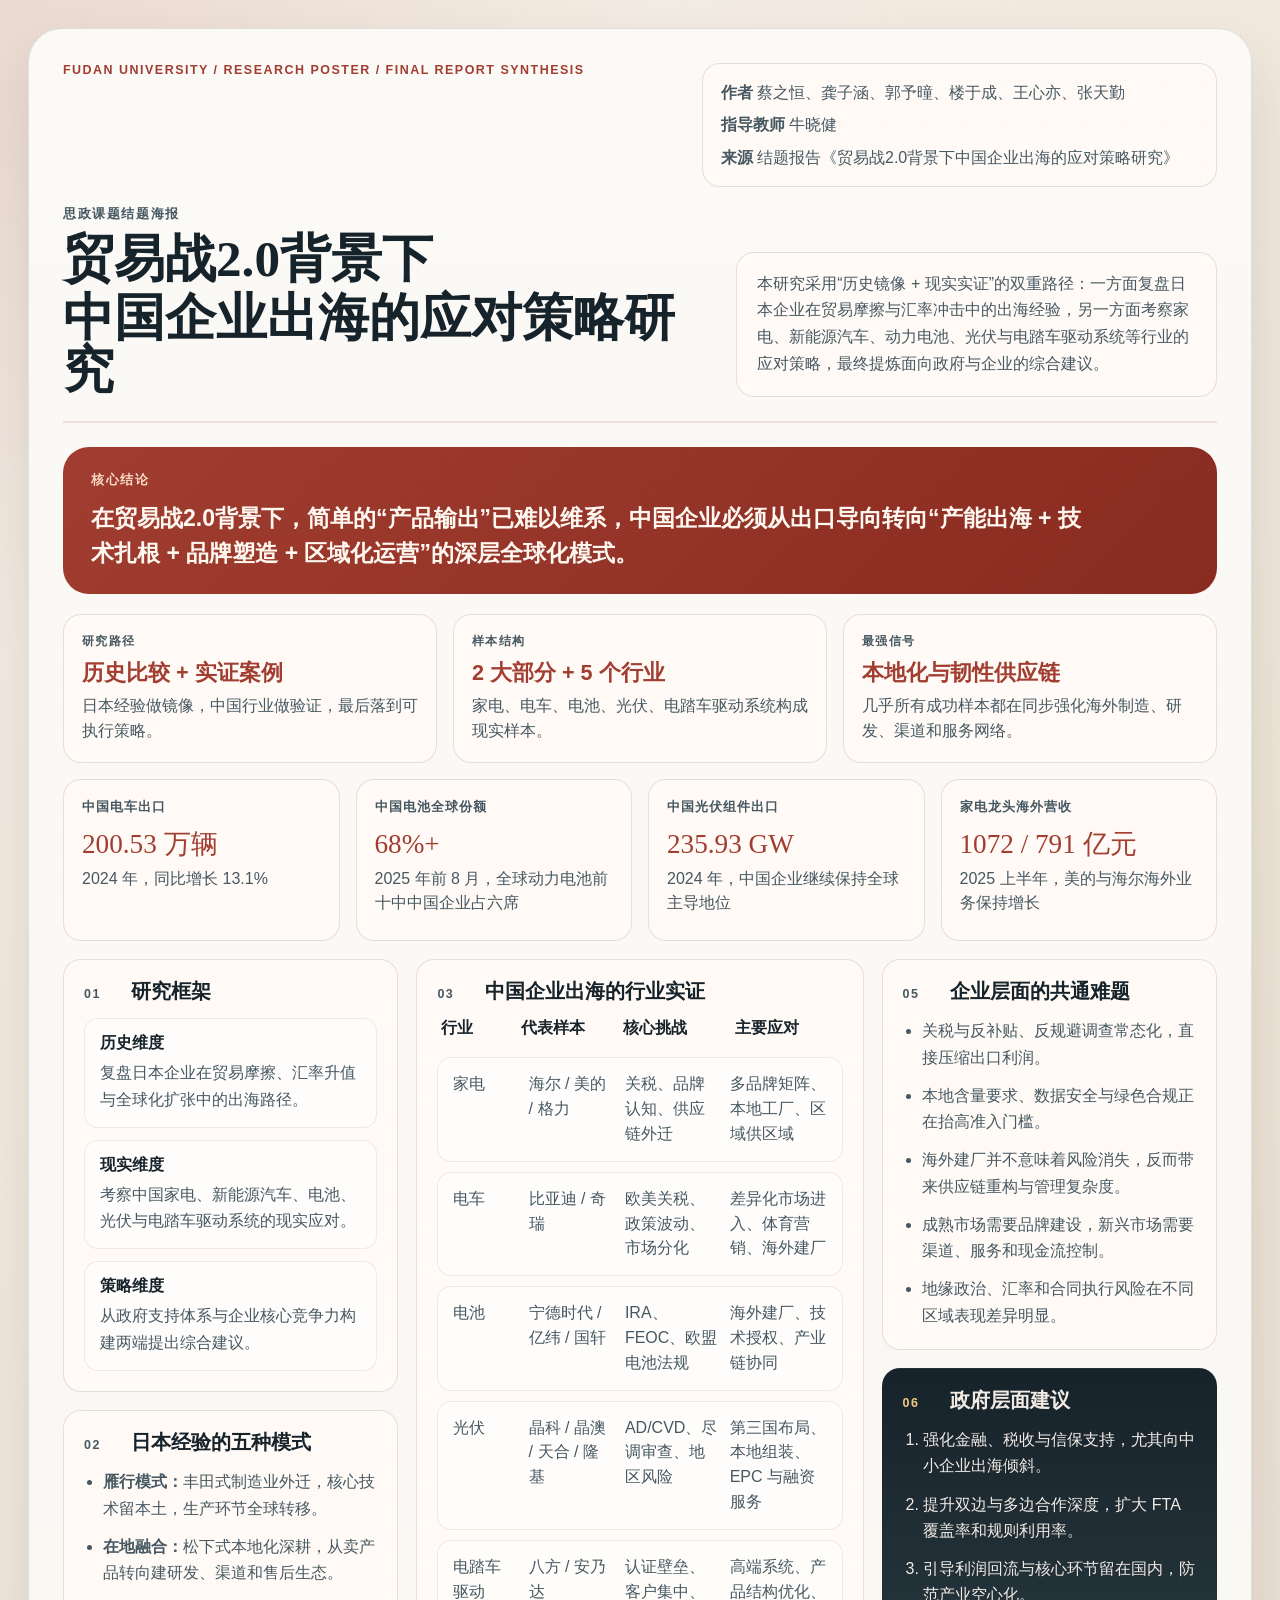
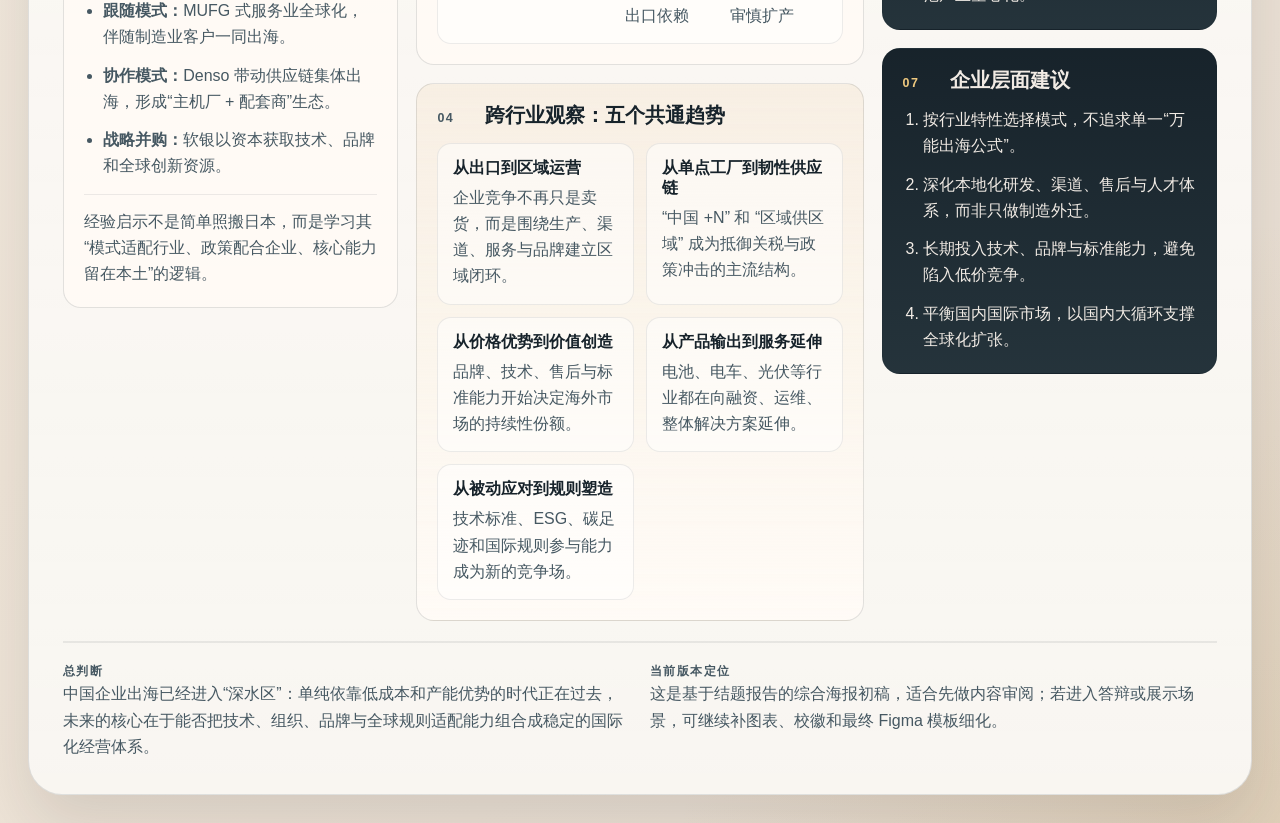
==== poster/index.html @ 4bedd568 "Initial project import and poster workflow setup" ====
<!doctype html>
<html lang="zh-CN">
  <head>
    <meta charset="utf-8" />
    <meta name="viewport" content="width=device-width, initial-scale=1" />
    <title>贸易战2.0背景下中国企业出海的应对策略研究</title>
    <link rel="stylesheet" href="styles.css" />
  </head>
  <body>
    <main class="poster-shell">
      <article class="poster">
        <header class="poster-header">
          <div class="poster-header__top">
            <p class="poster-header__kicker">FUDAN UNIVERSITY / RESEARCH POSTER / FINAL REPORT SYNTHESIS</p>
            <div class="poster-header__meta">
              <p><strong>作者</strong> 蔡之恒、龚子涵、郭予曈、楼于成、王心亦、张天勤</p>
              <p><strong>指导教师</strong> 牛晓健</p>
              <p><strong>来源</strong> 结题报告《贸易战2.0背景下中国企业出海的应对策略研究》</p>
            </div>
          </div>
          <div class="poster-header__main">
            <div class="poster-header__title">
              <p class="eyebrow">思政课题结题海报</p>
              <h1>
                <span>贸易战2.0背景下</span>
                <span>中国企业出海的应对策略研究</span>
              </h1>
            </div>
            <div class="poster-header__summary">
              <p>
                本研究采用“历史镜像 + 现实实证”的双重路径：一方面复盘日本企业在贸易摩擦与汇率冲击中的出海经验，另一方面考察家电、新能源汽车、动力电池、光伏与电踏车驱动系统等行业的应对策略，最终提炼面向政府与企业的综合建议。
              </p>
            </div>
          </div>
        </header>

        <section class="takeaway-band">
          <div class="takeaway-band__label">核心结论</div>
          <p class="takeaway-band__text">
            在贸易战2.0背景下，简单的“产品输出”已难以维系，中国企业必须从出口导向转向“产能出海 + 技术扎根 + 品牌塑造 + 区域化运营”的深层全球化模式。
          </p>
        </section>

        <section class="framework-row">
          <article class="framework-card">
            <p class="framework-card__label">研究路径</p>
            <p class="framework-card__value">历史比较 + 实证案例</p>
            <p class="framework-card__note">日本经验做镜像，中国行业做验证，最后落到可执行策略。</p>
          </article>
          <article class="framework-card">
            <p class="framework-card__label">样本结构</p>
            <p class="framework-card__value">2 大部分 + 5 个行业</p>
            <p class="framework-card__note">家电、电车、电池、光伏、电踏车驱动系统构成现实样本。</p>
          </article>
          <article class="framework-card">
            <p class="framework-card__label">最强信号</p>
            <p class="framework-card__value">本地化与韧性供应链</p>
            <p class="framework-card__note">几乎所有成功样本都在同步强化海外制造、研发、渠道和服务网络。</p>
          </article>
        </section>

        <section class="stats-row">
          <article class="stat-card">
            <p class="stat-card__label">中国电车出口</p>
            <p class="stat-card__value">200.53 万辆</p>
            <p class="stat-card__note">2024 年，同比增长 13.1%</p>
          </article>
          <article class="stat-card">
            <p class="stat-card__label">中国电池全球份额</p>
            <p class="stat-card__value">68%+</p>
            <p class="stat-card__note">2025 年前 8 月，全球动力电池前十中中国企业占六席</p>
          </article>
          <article class="stat-card">
            <p class="stat-card__label">中国光伏组件出口</p>
            <p class="stat-card__value">235.93 GW</p>
            <p class="stat-card__note">2024 年，中国企业继续保持全球主导地位</p>
          </article>
          <article class="stat-card">
            <p class="stat-card__label">家电龙头海外营收</p>
            <p class="stat-card__value">1072 / 791 亿元</p>
            <p class="stat-card__note">2025 上半年，美的与海尔海外业务保持增长</p>
          </article>
        </section>

        <section class="poster-grid">
          <div class="poster-column">
            <section class="panel">
              <div class="panel__head">
                <p class="panel__index">01</p>
                <h2>研究框架</h2>
              </div>
              <div class="timeline-list">
                <article>
                  <h3>历史维度</h3>
                  <p>复盘日本企业在贸易摩擦、汇率升值与全球化扩张中的出海路径。</p>
                </article>
                <article>
                  <h3>现实维度</h3>
                  <p>考察中国家电、新能源汽车、电池、光伏与电踏车驱动系统的现实应对。</p>
                </article>
                <article>
                  <h3>策略维度</h3>
                  <p>从政府支持体系与企业核心竞争力构建两端提出综合建议。</p>
                </article>
              </div>
            </section>

            <section class="panel">
              <div class="panel__head">
                <p class="panel__index">02</p>
                <h2>日本经验的五种模式</h2>
              </div>
              <ul class="bullet-list">
                <li><strong>雁行模式：</strong>丰田式制造业外迁，核心技术留本土，生产环节全球转移。</li>
                <li><strong>在地融合：</strong>松下式本地化深耕，从卖产品转向建研发、渠道和售后生态。</li>
                <li><strong>跟随模式：</strong>MUFG 式服务业全球化，伴随制造业客户一同出海。</li>
                <li><strong>协作模式：</strong>Denso 带动供应链集体出海，形成“主机厂 + 配套商”生态。</li>
                <li><strong>战略并购：</strong>软银以资本获取技术、品牌和全球创新资源。</li>
              </ul>
              <p class="panel__summary">
                经验启示不是简单照搬日本，而是学习其“模式适配行业、政策配合企业、核心能力留在本土”的逻辑。
              </p>
            </section>
          </div>

          <div class="poster-column poster-column--wide">
            <section class="panel">
              <div class="panel__head">
                <p class="panel__index">03</p>
                <h2>中国企业出海的行业实证</h2>
              </div>
              <div class="sector-table">
                <div class="sector-table__head">
                  <span>行业</span>
                  <span>代表样本</span>
                  <span>核心挑战</span>
                  <span>主要应对</span>
                </div>
                <div class="sector-table__row">
                  <span>家电</span>
                  <span>海尔 / 美的 / 格力</span>
                  <span>关税、品牌认知、供应链外迁</span>
                  <span>多品牌矩阵、本地工厂、区域供区域</span>
                </div>
                <div class="sector-table__row">
                  <span>电车</span>
                  <span>比亚迪 / 奇瑞</span>
                  <span>欧美关税、政策波动、市场分化</span>
                  <span>差异化市场进入、体育营销、海外建厂</span>
                </div>
                <div class="sector-table__row">
                  <span>电池</span>
                  <span>宁德时代 / 亿纬 / 国轩</span>
                  <span>IRA、FEOC、欧盟电池法规</span>
                  <span>海外建厂、技术授权、产业链协同</span>
                </div>
                <div class="sector-table__row">
                  <span>光伏</span>
                  <span>晶科 / 晶澳 / 天合 / 隆基</span>
                  <span>AD/CVD、尽调审查、地区风险</span>
                  <span>第三国布局、本地组装、EPC 与融资服务</span>
                </div>
                <div class="sector-table__row">
                  <span>电踏车驱动</span>
                  <span>八方 / 安乃达</span>
                  <span>认证壁垒、客户集中、出口依赖</span>
                  <span>高端系统、产品结构优化、审慎扩产</span>
                </div>
              </div>
            </section>

            <section class="panel panel--accent">
              <div class="panel__head">
                <p class="panel__index">04</p>
                <h2>跨行业观察：五个共通趋势</h2>
              </div>
              <div class="trend-grid">
                <article class="trend-card">
                  <h3>从出口到区域运营</h3>
                  <p>企业竞争不再只是卖货，而是围绕生产、渠道、服务与品牌建立区域闭环。</p>
                </article>
                <article class="trend-card">
                  <h3>从单点工厂到韧性供应链</h3>
                  <p>“中国 +N” 和 “区域供区域” 成为抵御关税与政策冲击的主流结构。</p>
                </article>
                <article class="trend-card">
                  <h3>从价格优势到价值创造</h3>
                  <p>品牌、技术、售后与标准能力开始决定海外市场的持续性份额。</p>
                </article>
                <article class="trend-card">
                  <h3>从产品输出到服务延伸</h3>
                  <p>电池、电车、光伏等行业都在向融资、运维、整体解决方案延伸。</p>
                </article>
                <article class="trend-card">
                  <h3>从被动应对到规则塑造</h3>
                  <p>技术标准、ESG、碳足迹和国际规则参与能力成为新的竞争场。</p>
                </article>
              </div>
            </section>
          </div>

          <div class="poster-column">
            <section class="panel">
              <div class="panel__head">
                <p class="panel__index">05</p>
                <h2>企业层面的共通难题</h2>
              </div>
              <ul class="bullet-list">
                <li>关税与反补贴、反规避调查常态化，直接压缩出口利润。</li>
                <li>本地含量要求、数据安全与绿色合规正在抬高准入门槛。</li>
                <li>海外建厂并不意味着风险消失，反而带来供应链重构与管理复杂度。</li>
                <li>成熟市场需要品牌建设，新兴市场需要渠道、服务和现金流控制。</li>
                <li>地缘政治、汇率和合同执行风险在不同区域表现差异明显。</li>
              </ul>
            </section>

            <section class="panel panel--dark">
              <div class="panel__head panel__head--dark">
                <p class="panel__index">06</p>
                <h2>政府层面建议</h2>
              </div>
              <ol class="action-list">
                <li>强化金融、税收与信保支持，尤其向中小企业出海倾斜。</li>
                <li>提升双边与多边合作深度，扩大 FTA 覆盖率和规则利用率。</li>
                <li>引导利润回流与核心环节留在国内，防范产业空心化。</li>
              </ol>
            </section>

            <section class="panel panel--dark">
              <div class="panel__head panel__head--dark">
                <p class="panel__index">07</p>
                <h2>企业层面建议</h2>
              </div>
              <ol class="action-list">
                <li>按行业特性选择模式，不追求单一“万能出海公式”。</li>
                <li>深化本地化研发、渠道、售后与人才体系，而非只做制造外迁。</li>
                <li>长期投入技术、品牌与标准能力，避免陷入低价竞争。</li>
                <li>平衡国内国际市场，以国内大循环支撑全球化扩张。</li>
              </ol>
            </section>
          </div>
        </section>

        <footer class="poster-footer">
          <div>
            <p class="poster-footer__label">总判断</p>
            <p>
              中国企业出海已经进入“深水区”：单纯依靠低成本和产能优势的时代正在过去，未来的核心在于能否把技术、组织、品牌与全球规则适配能力组合成稳定的国际化经营体系。
            </p>
          </div>
          <div>
            <p class="poster-footer__label">当前版本定位</p>
            <p>
              这是基于结题报告的综合海报初稿，适合先做内容审阅；若进入答辩或展示场景，可继续补图表、校徽和最终 Figma 模板细化。
            </p>
          </div>
        </footer>
      </article>
    </main>
  </body>
</html>
---- poster/styles.css ----
:root {
  --paper: #f4efe6;
  --paper-strong: #e7dbcc;
  --ink: #17232b;
  --ink-soft: #465862;
  --accent: #a13d31;
  --accent-soft: #cb6857;
  --gold: #b99043;
  --olive: #65765a;
  --line: rgba(23, 35, 43, 0.12);
  --shadow: 0 28px 62px rgba(35, 28, 22, 0.12);
  --radius-lg: 26px;
  --radius-md: 18px;
}

* {
  box-sizing: border-box;
}

html {
  font-size: 16px;
}

body {
  margin: 0;
  color: var(--ink);
  font-family: "Noto Sans SC", "Source Han Sans SC", "Microsoft YaHei", sans-serif;
  background:
    radial-gradient(circle at top left, rgba(161, 61, 49, 0.12), transparent 24%),
    radial-gradient(circle at bottom right, rgba(185, 144, 67, 0.18), transparent 22%),
    linear-gradient(135deg, #f6f0e8 0%, #efe5d8 56%, #e7ddd2 100%);
}

body::before {
  content: "";
  position: fixed;
  inset: 0;
  pointer-events: none;
  background-image:
    linear-gradient(rgba(23, 35, 43, 0.024) 1px, transparent 1px),
    linear-gradient(90deg, rgba(23, 35, 43, 0.024) 1px, transparent 1px);
  background-size: 40px 40px;
  mask-image: linear-gradient(to bottom, rgba(0, 0, 0, 0.34), transparent 75%);
}

.poster-shell {
  padding: 28px;
}

.poster {
  max-width: 1500px;
  margin: 0 auto;
  padding: 34px;
  border: 1px solid var(--line);
  border-radius: 34px;
  background:
    linear-gradient(180deg, rgba(255, 255, 255, 0.68), rgba(255, 255, 255, 0.46)),
    var(--paper);
  box-shadow: var(--shadow);
}

.poster-header {
  padding-bottom: 24px;
  border-bottom: 2px solid rgba(161, 61, 49, 0.14);
}

.poster-header__top {
  display: grid;
  grid-template-columns: 1.2fr 1fr;
  gap: 20px;
  margin-bottom: 18px;
  align-items: start;
}

.poster-header__kicker,
.eyebrow,
.takeaway-band__label,
.framework-card__label,
.panel__index,
.poster-footer__label {
  text-transform: uppercase;
  letter-spacing: 0.12em;
  font-weight: 700;
}

.poster-header__kicker {
  margin: 0;
  font-size: 0.78rem;
  color: var(--accent);
}

.poster-header__meta {
  padding: 16px 18px;
  border: 1px solid var(--line);
  border-radius: var(--radius-md);
  background: rgba(255, 251, 246, 0.82);
}

.poster-header__meta p {
  margin: 0;
  color: var(--ink-soft);
  line-height: 1.58;
}

.poster-header__meta p + p {
  margin-top: 7px;
}

.poster-header__main {
  display: grid;
  grid-template-columns: 1.35fr 1fr;
  gap: 24px;
  align-items: end;
}

.eyebrow {
  margin: 0 0 10px;
  color: var(--ink-soft);
  font-size: 0.84rem;
}

h1,
h2,
h3 {
  margin: 0;
  font-family: "Noto Serif SC", "Source Han Serif SC", "Songti SC", serif;
}

h1 {
  display: grid;
  gap: 6px;
  font-size: clamp(2.7rem, 4vw, 4.6rem);
  line-height: 1.03;
}

.poster-header__summary {
  padding: 18px 20px;
  border: 1px solid var(--line);
  border-radius: var(--radius-md);
  background: rgba(255, 251, 246, 0.84);
}

.poster-header__summary p {
  margin: 0;
  color: var(--ink-soft);
  line-height: 1.68;
}

.takeaway-band {
  margin: 24px 0 20px;
  padding: 24px 28px;
  border-radius: var(--radius-lg);
  background:
    linear-gradient(135deg, rgba(161, 61, 49, 0.95), rgba(136, 42, 32, 0.95)),
    var(--accent);
  color: #fff8f0;
}

.takeaway-band__label {
  margin: 0 0 12px;
  color: rgba(255, 234, 214, 0.92);
  font-size: 0.82rem;
}

.takeaway-band__text {
  margin: 0;
  max-width: 62rem;
  font-size: clamp(1.3rem, 1.8vw, 1.95rem);
  line-height: 1.5;
  font-weight: 700;
}

.framework-row,
.stats-row {
  display: grid;
  grid-template-columns: repeat(3, minmax(0, 1fr));
  gap: 16px;
}

.stats-row {
  grid-template-columns: repeat(4, minmax(0, 1fr));
  margin-top: 16px;
}

.framework-card,
.stat-card,
.panel {
  border: 1px solid var(--line);
  border-radius: var(--radius-md);
  background: rgba(255, 251, 246, 0.84);
}

.framework-card {
  padding: 18px;
}

.framework-card__label {
  margin: 0 0 10px;
  color: var(--ink-soft);
  font-size: 0.78rem;
}

.framework-card__value {
  margin: 0 0 8px;
  font-size: 1.35rem;
  line-height: 1.2;
  color: var(--accent);
  font-weight: 700;
}

.framework-card__note {
  margin: 0;
  color: var(--ink-soft);
  line-height: 1.56;
}

.stat-card {
  min-height: 162px;
  padding: 18px;
}

.stat-card__label {
  margin: 0 0 14px;
  color: var(--ink-soft);
  font-size: 0.82rem;
  letter-spacing: 0.08em;
  font-weight: 700;
}

.stat-card__value {
  margin: 0 0 8px;
  color: var(--accent);
  font-family: "Noto Serif SC", "Source Han Serif SC", "Songti SC", serif;
  font-size: clamp(1.7rem, 2vw, 2.45rem);
  line-height: 1.05;
}

.stat-card__note {
  margin: 0;
  color: var(--ink-soft);
  line-height: 1.56;
}

.poster-grid {
  display: grid;
  grid-template-columns: 1.05fr 1.4fr 1.05fr;
  gap: 18px;
  margin-top: 18px;
}

.poster-column {
  display: grid;
  gap: 18px;
  align-content: start;
}

.panel {
  padding: 20px;
}

.panel--accent {
  background:
    linear-gradient(180deg, rgba(185, 144, 67, 0.1), rgba(255, 251, 246, 0.86)),
    rgba(255, 251, 246, 0.84);
}

.panel--dark {
  background:
    linear-gradient(180deg, rgba(23, 35, 43, 0.97), rgba(37, 52, 60, 0.97)),
    var(--ink);
  color: rgba(255, 248, 240, 0.94);
}

.panel__head {
  display: flex;
  gap: 12px;
  align-items: baseline;
  margin-bottom: 14px;
}

.panel__index {
  margin: 0;
  min-width: 2.2rem;
  color: var(--accent);
  font-size: 0.78rem;
}

.panel--dark .panel__index {
  color: #efc97f;
}

h2 {
  font-size: clamp(1.26rem, 1.6vw, 1.82rem);
  line-height: 1.15;
}

h3 {
  font-size: 1rem;
  line-height: 1.25;
}

.panel p,
.panel li {
  margin: 0;
  color: var(--ink-soft);
  line-height: 1.64;
}

.panel--dark p,
.panel--dark li,
.panel__head--dark h2 {
  color: rgba(255, 248, 240, 0.94);
}

.panel__summary {
  margin-top: 14px !important;
  padding-top: 14px;
  border-top: 1px solid rgba(23, 35, 43, 0.08);
}

.timeline-list,
.trend-grid {
  display: grid;
  gap: 12px;
}

.timeline-list article,
.trend-card,
.sector-table__row {
  padding: 14px 15px;
  border-radius: 14px;
  border: 1px solid rgba(23, 35, 43, 0.08);
  background: rgba(255, 255, 255, 0.5);
}

.timeline-list p,
.trend-card p {
  margin-top: 7px;
}

.bullet-list {
  display: grid;
  gap: 12px;
  margin: 0;
  padding-left: 1.2rem;
}

.sector-table {
  display: grid;
  gap: 10px;
}

.sector-table__head,
.sector-table__row {
  display: grid;
  grid-template-columns: 0.75fr 1fr 1.1fr 1.15fr;
  gap: 12px;
  align-items: start;
}

.sector-table__head {
  padding: 0 4px 8px;
  color: var(--ink);
  font-weight: 700;
}

.sector-table__row span {
  display: block;
  color: var(--ink-soft);
  line-height: 1.55;
}

.trend-grid {
  grid-template-columns: repeat(2, minmax(0, 1fr));
}

.action-list {
  display: grid;
  gap: 12px;
  margin: 0;
  padding-left: 1.3rem;
}

.poster-footer {
  display: grid;
  grid-template-columns: 1fr 1fr;
  gap: 20px;
  margin-top: 20px;
  padding-top: 18px;
  border-top: 2px solid rgba(23, 35, 43, 0.08);
}

.poster-footer__label {
  margin: 0 0 8px;
  color: var(--accent);
  font-size: 0.78rem;
}

.poster-footer p {
  margin: 0;
  color: var(--ink-soft);
  line-height: 1.64;
}

@media (max-width: 1260px) {
  .poster-header__top,
  .poster-header__main,
  .poster-grid,
  .poster-footer {
    grid-template-columns: 1fr;
  }

  .framework-row {
    grid-template-columns: 1fr;
  }

  .stats-row {
    grid-template-columns: repeat(2, minmax(0, 1fr));
  }
}

@media (max-width: 860px) {
  .poster-shell {
    padding: 14px;
  }

  .poster {
    padding: 18px;
    border-radius: 22px;
  }

  .stats-row,
  .trend-grid,
  .sector-table__head,
  .sector-table__row {
    grid-template-columns: 1fr;
  }

  .takeaway-band {
    padding: 18px;
  }
}

@media print {
  body {
    background: #fff;
  }

  body::before {
    display: none;
  }

  .poster-shell {
    padding: 0;
  }

  .poster {
    max-width: none;
    border: none;
    border-radius: 0;
    box-shadow: none;
  }
}
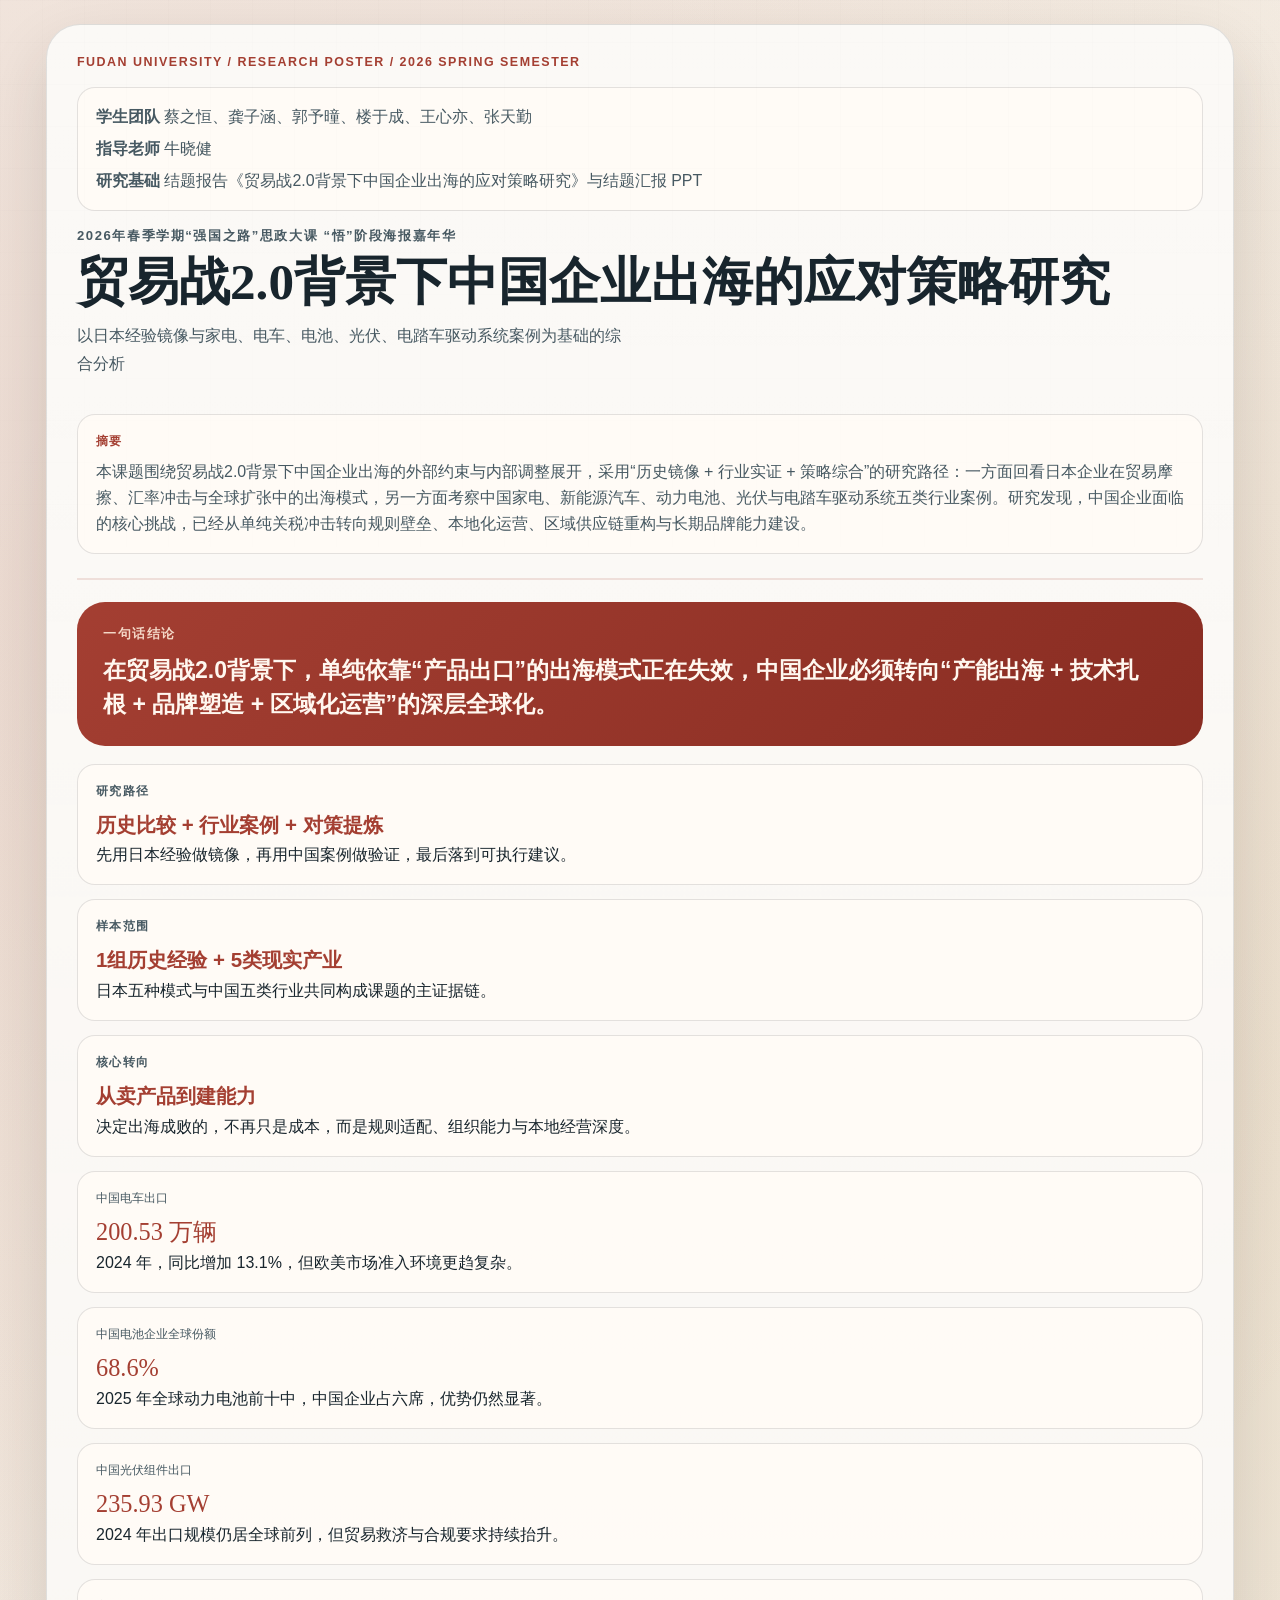
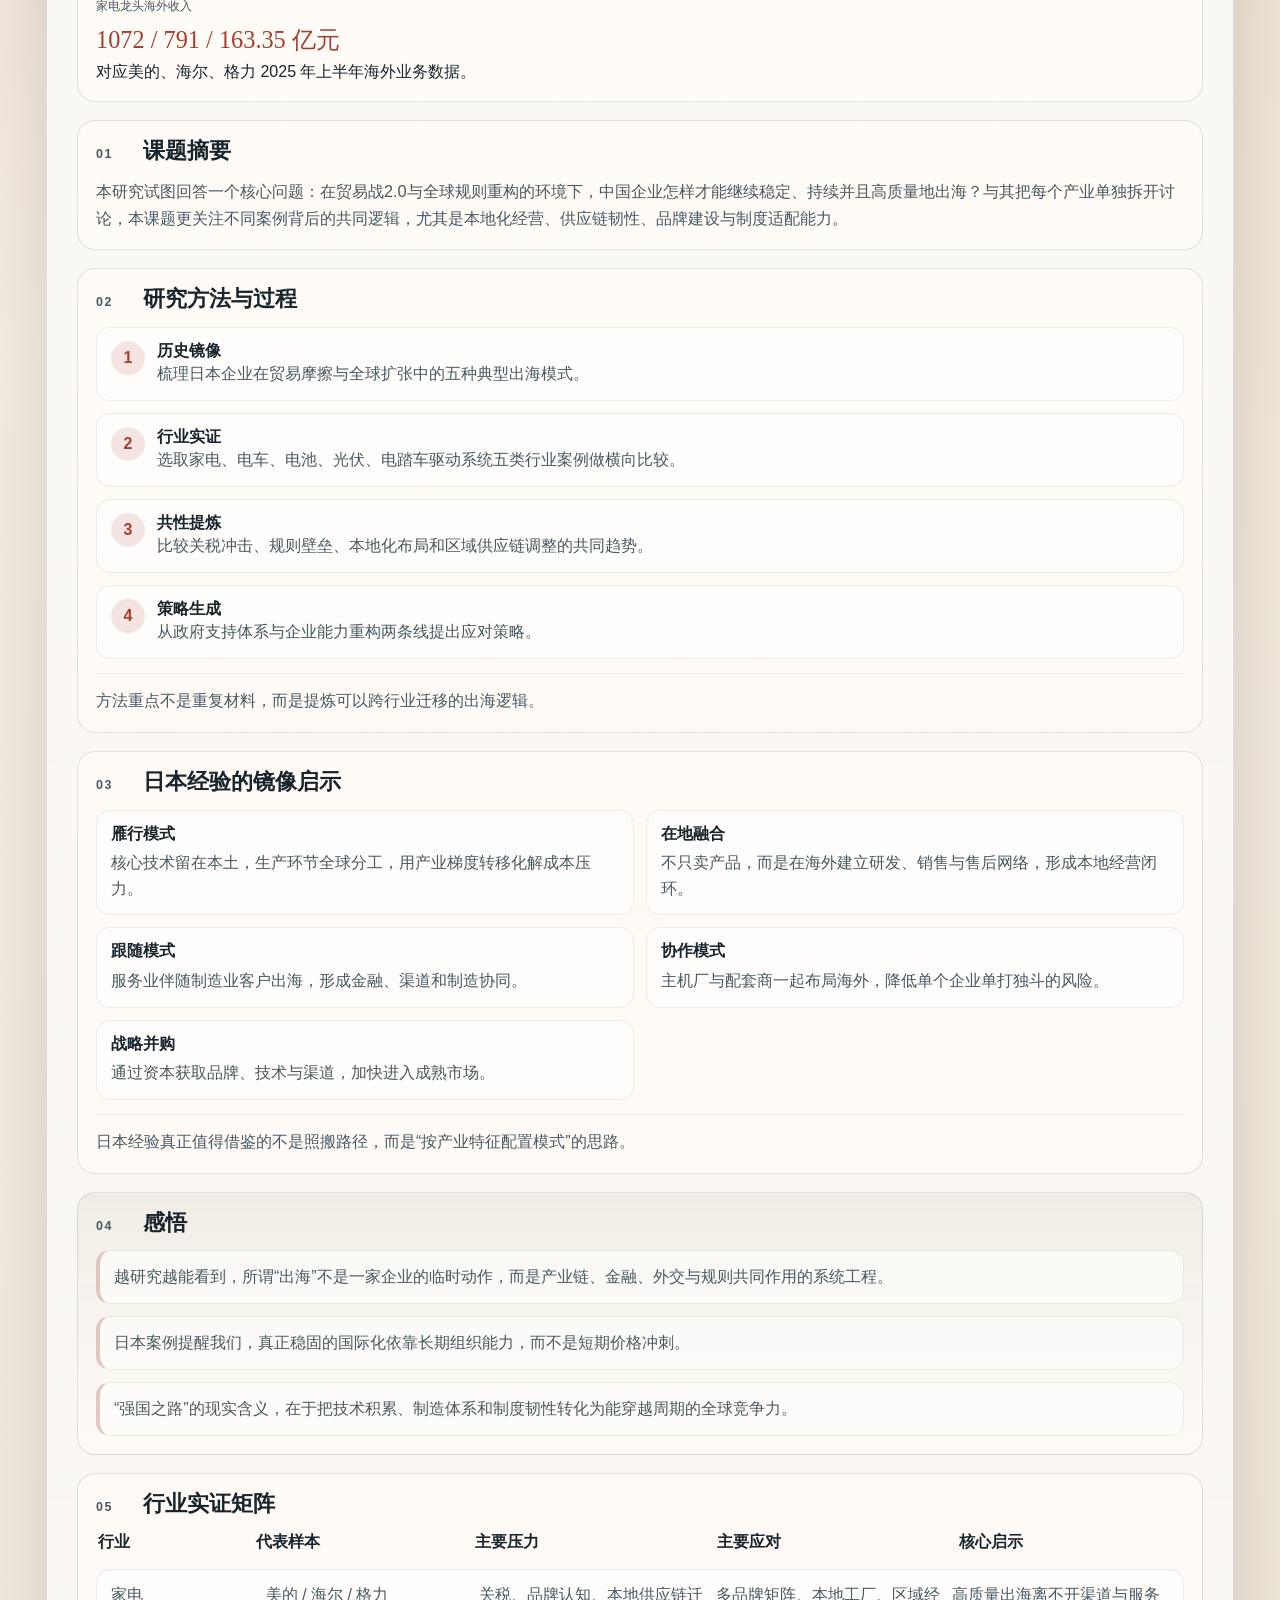
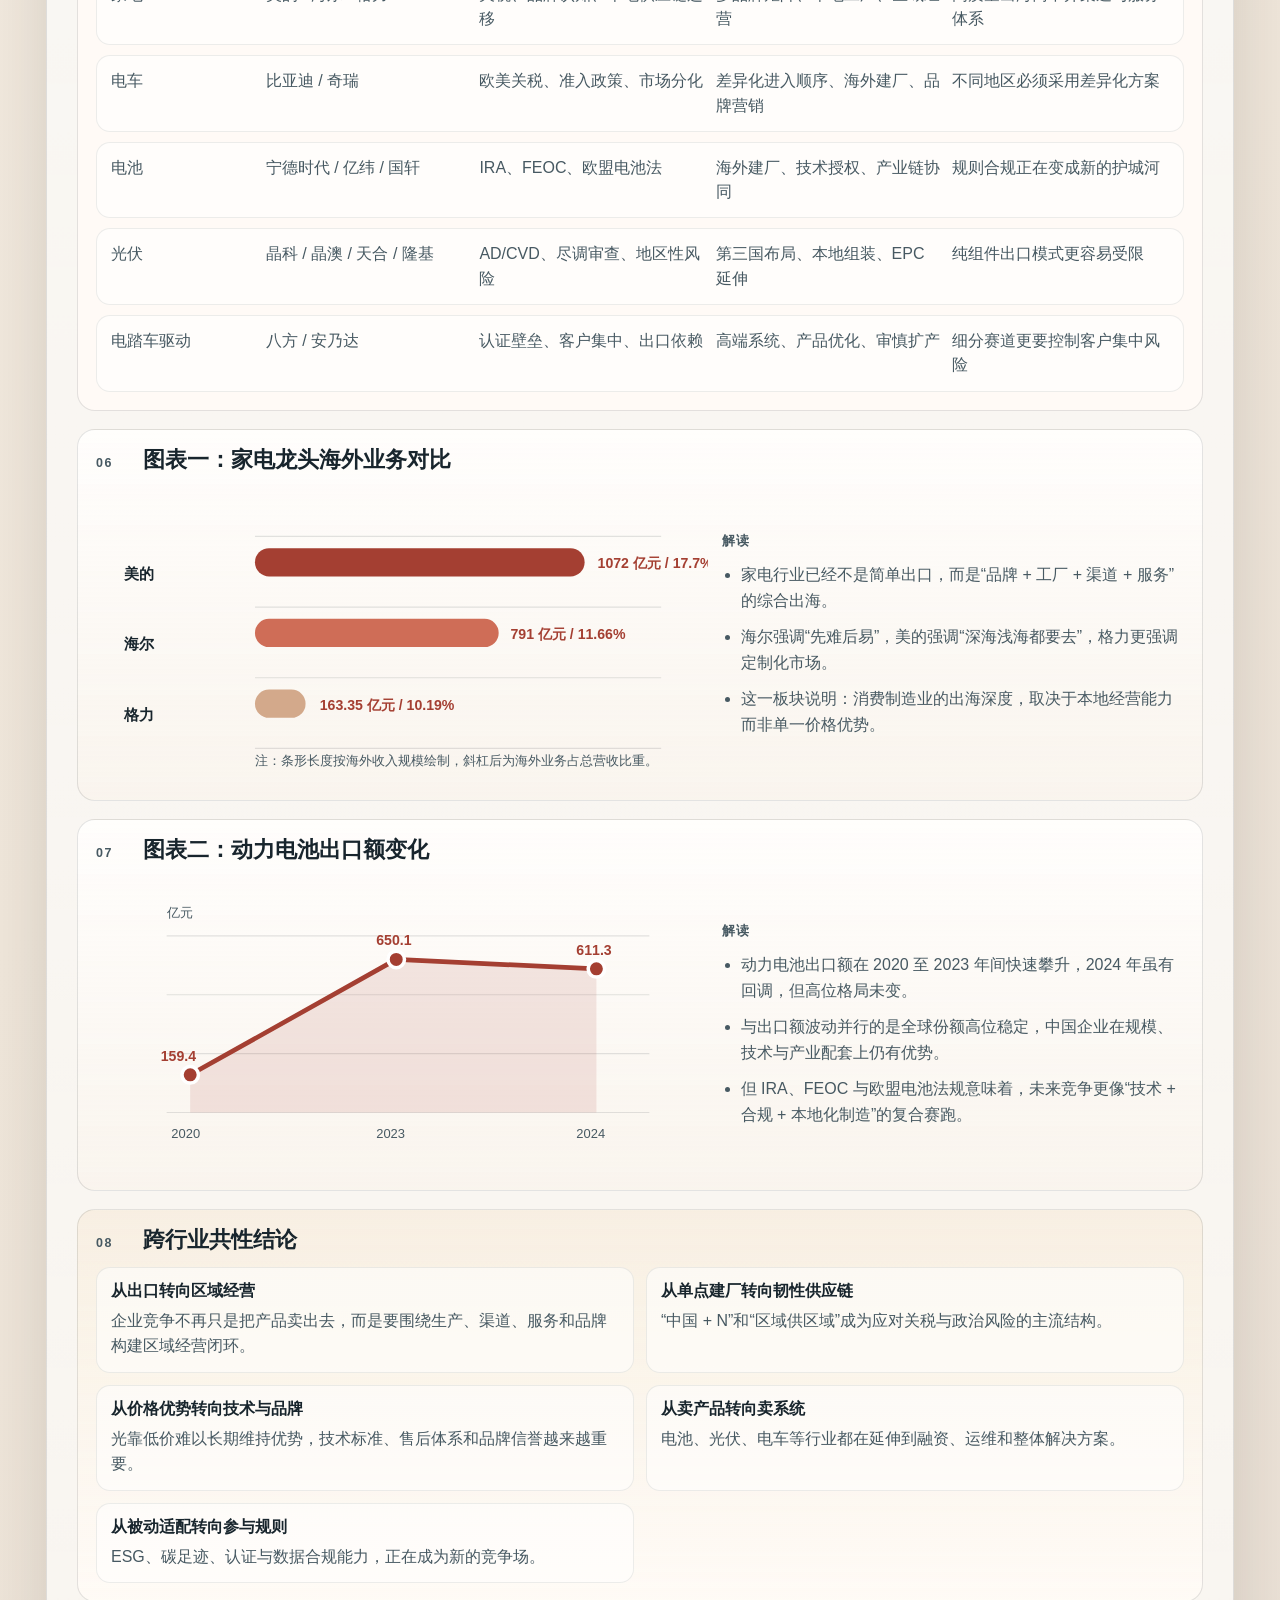
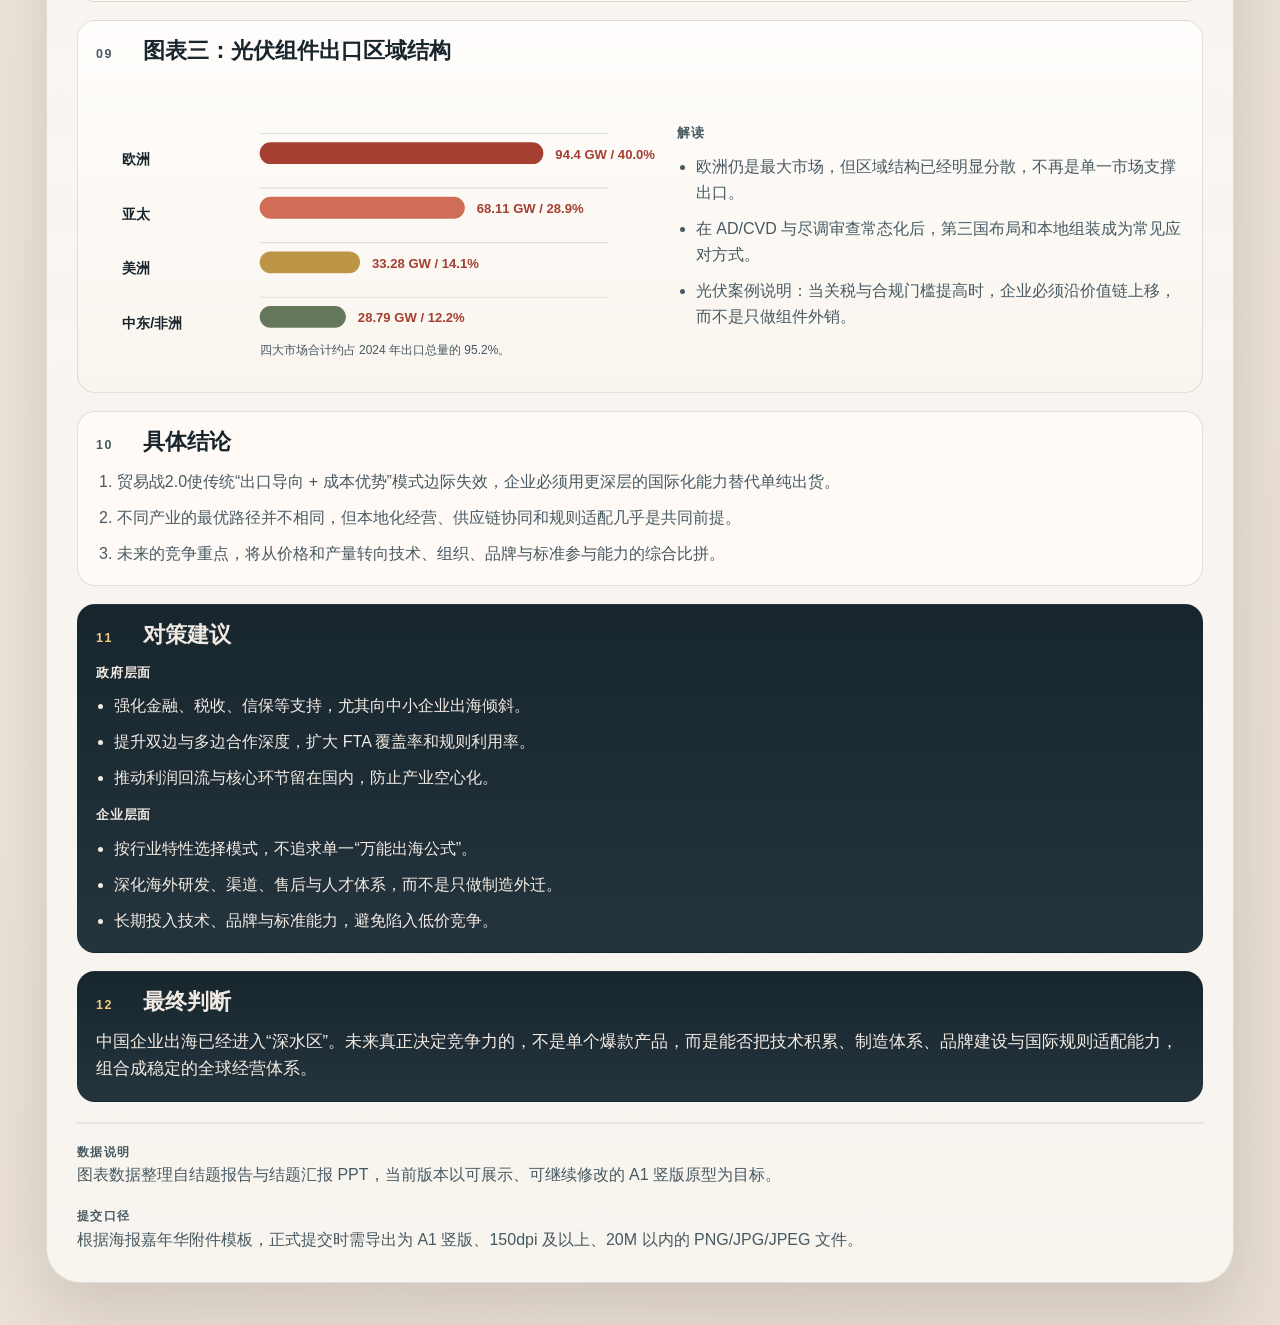
==== commit 3153f873: "初步做海报，还需要进一步排版和对于可修改性的研究。" ====
--- a/poster/index.html
+++ b/poster/index.html
@@ -8,54 +8,58 @@
   </head>
   <body>
     <main class="poster-shell">
-      <article class="poster">
+      <article class="poster" aria-label="研究海报">
         <header class="poster-header">
           <div class="poster-header__top">
-            <p class="poster-header__kicker">FUDAN UNIVERSITY / RESEARCH POSTER / FINAL REPORT SYNTHESIS</p>
+            <p class="poster-header__kicker">FUDAN UNIVERSITY / RESEARCH POSTER / 2026 SPRING SEMESTER</p>
             <div class="poster-header__meta">
-              <p><strong>作者</strong> 蔡之恒、龚子涵、郭予曈、楼于成、王心亦、张天勤</p>
-              <p><strong>指导教师</strong> 牛晓健</p>
-              <p><strong>来源</strong> 结题报告《贸易战2.0背景下中国企业出海的应对策略研究》</p>
+              <p><strong>学生团队</strong> 蔡之恒、龚子涵、郭予曈、楼于成、王心亦、张天勤</p>
+              <p><strong>指导老师</strong> 牛晓健</p>
+              <p><strong>研究基础</strong> 结题报告《贸易战2.0背景下中国企业出海的应对策略研究》与结题汇报 PPT</p>
             </div>
           </div>
+
           <div class="poster-header__main">
             <div class="poster-header__title">
-              <p class="eyebrow">思政课题结题海报</p>
-              <h1>
-                <span>贸易战2.0背景下</span>
-                <span>中国企业出海的应对策略研究</span>
-              </h1>
-            </div>
-            <div class="poster-header__summary">
-              <p>
-                本研究采用“历史镜像 + 现实实证”的双重路径：一方面复盘日本企业在贸易摩擦与汇率冲击中的出海经验，另一方面考察家电、新能源汽车、动力电池、光伏与电踏车驱动系统等行业的应对策略，最终提炼面向政府与企业的综合建议。
+              <p class="eyebrow">2026年春季学期“强国之路”思政大课 “悟”阶段海报嘉年华</p>
+              <h1>贸易战2.0背景下中国企业出海的应对策略研究</h1>
+              <p class="poster-header__subtitle">
+                以日本经验镜像与家电、电车、电池、光伏、电踏车驱动系统案例为基础的综合分析
               </p>
             </div>
+            <section class="poster-header__summary">
+              <p class="summary-label">摘要</p>
+              <p>
+                本课题围绕贸易战2.0背景下中国企业出海的外部约束与内部调整展开，采用“历史镜像 + 行业实证 +
+                策略综合”的研究路径：一方面回看日本企业在贸易摩擦、汇率冲击与全球扩张中的出海模式，另一方面考察中国家电、新能源汽车、动力电池、光伏与电踏车驱动系统五类行业案例。研究发现，中国企业面临的核心挑战，已经从单纯关税冲击转向规则壁垒、本地化运营、区域供应链重构与长期品牌能力建设。
+              </p>
+            </section>
           </div>
         </header>
 
         <section class="takeaway-band">
-          <div class="takeaway-band__label">核心结论</div>
+          <p class="takeaway-band__label">一句话结论</p>
           <p class="takeaway-band__text">
-            在贸易战2.0背景下，简单的“产品输出”已难以维系，中国企业必须从出口导向转向“产能出海 + 技术扎根 + 品牌塑造 + 区域化运营”的深层全球化模式。
+            在贸易战2.0背景下，单纯依靠“产品出口”的出海模式正在失效，中国企业必须转向“产能出海 + 技术扎根 +
+            品牌塑造 + 区域化运营”的深层全球化。
           </p>
         </section>
 
-        <section class="framework-row">
-          <article class="framework-card">
-            <p class="framework-card__label">研究路径</p>
-            <p class="framework-card__value">历史比较 + 实证案例</p>
-            <p class="framework-card__note">日本经验做镜像，中国行业做验证，最后落到可执行策略。</p>
-          </article>
-          <article class="framework-card">
-            <p class="framework-card__label">样本结构</p>
-            <p class="framework-card__value">2 大部分 + 5 个行业</p>
-            <p class="framework-card__note">家电、电车、电池、光伏、电踏车驱动系统构成现实样本。</p>
-          </article>
-          <article class="framework-card">
-            <p class="framework-card__label">最强信号</p>
-            <p class="framework-card__value">本地化与韧性供应链</p>
-            <p class="framework-card__note">几乎所有成功样本都在同步强化海外制造、研发、渠道和服务网络。</p>
+        <section class="info-grid">
+          <article class="info-card">
+            <p class="info-card__label">研究路径</p>
+            <p class="info-card__value">历史比较 + 行业案例 + 对策提炼</p>
+            <p class="info-card__note">先用日本经验做镜像，再用中国案例做验证，最后落到可执行建议。</p>
+          </article>
+          <article class="info-card">
+            <p class="info-card__label">样本范围</p>
+            <p class="info-card__value">1组历史经验 + 5类现实产业</p>
+            <p class="info-card__note">日本五种模式与中国五类行业共同构成课题的主证据链。</p>
+          </article>
+          <article class="info-card">
+            <p class="info-card__label">核心转向</p>
+            <p class="info-card__value">从卖产品到建能力</p>
+            <p class="info-card__note">决定出海成败的，不再只是成本，而是规则适配、组织能力与本地经营深度。</p>
           </article>
         </section>
 
@@ -63,22 +67,22 @@
           <article class="stat-card">
             <p class="stat-card__label">中国电车出口</p>
             <p class="stat-card__value">200.53 万辆</p>
-            <p class="stat-card__note">2024 年，同比增长 13.1%</p>
+            <p class="stat-card__note">2024 年，同比增加 13.1%，但欧美市场准入环境更趋复杂。</p>
           </article>
           <article class="stat-card">
-            <p class="stat-card__label">中国电池全球份额</p>
-            <p class="stat-card__value">68%+</p>
-            <p class="stat-card__note">2025 年前 8 月，全球动力电池前十中中国企业占六席</p>
+            <p class="stat-card__label">中国电池企业全球份额</p>
+            <p class="stat-card__value">68.6%</p>
+            <p class="stat-card__note">2025 年全球动力电池前十中，中国企业占六席，优势仍然显著。</p>
           </article>
           <article class="stat-card">
             <p class="stat-card__label">中国光伏组件出口</p>
             <p class="stat-card__value">235.93 GW</p>
-            <p class="stat-card__note">2024 年，中国企业继续保持全球主导地位</p>
+            <p class="stat-card__note">2024 年出口规模仍居全球前列，但贸易救济与合规要求持续抬升。</p>
           </article>
           <article class="stat-card">
-            <p class="stat-card__label">家电龙头海外营收</p>
-            <p class="stat-card__value">1072 / 791 亿元</p>
-            <p class="stat-card__note">2025 上半年，美的与海尔海外业务保持增长</p>
+            <p class="stat-card__label">家电龙头海外收入</p>
+            <p class="stat-card__value">1072 / 791 / 163.35 亿元</p>
+            <p class="stat-card__note">对应美的、海尔、格力 2025 年上半年海外业务数据。</p>
           </article>
         </section>
 
@@ -87,172 +91,344 @@
             <section class="panel">
               <div class="panel__head">
                 <p class="panel__index">01</p>
-                <h2>研究框架</h2>
-              </div>
-              <div class="timeline-list">
-                <article>
-                  <h3>历史维度</h3>
-                  <p>复盘日本企业在贸易摩擦、汇率升值与全球化扩张中的出海路径。</p>
-                </article>
-                <article>
-                  <h3>现实维度</h3>
-                  <p>考察中国家电、新能源汽车、电池、光伏与电踏车驱动系统的现实应对。</p>
-                </article>
-                <article>
-                  <h3>策略维度</h3>
-                  <p>从政府支持体系与企业核心竞争力构建两端提出综合建议。</p>
-                </article>
-              </div>
+                <h2>课题摘要</h2>
+              </div>
+              <p class="lead-paragraph">
+                本研究试图回答一个核心问题：在贸易战2.0与全球规则重构的环境下，中国企业怎样才能继续稳定、持续并且高质量地出海？与其把每个产业单独拆开讨论，本课题更关注不同案例背后的共同逻辑，尤其是本地化经营、供应链韧性、品牌建设与制度适配能力。
+              </p>
             </section>
 
             <section class="panel">
               <div class="panel__head">
                 <p class="panel__index">02</p>
-                <h2>日本经验的五种模式</h2>
-              </div>
-              <ul class="bullet-list">
-                <li><strong>雁行模式：</strong>丰田式制造业外迁，核心技术留本土，生产环节全球转移。</li>
-                <li><strong>在地融合：</strong>松下式本地化深耕，从卖产品转向建研发、渠道和售后生态。</li>
-                <li><strong>跟随模式：</strong>MUFG 式服务业全球化，伴随制造业客户一同出海。</li>
-                <li><strong>协作模式：</strong>Denso 带动供应链集体出海，形成“主机厂 + 配套商”生态。</li>
-                <li><strong>战略并购：</strong>软银以资本获取技术、品牌和全球创新资源。</li>
-              </ul>
-              <p class="panel__summary">
-                经验启示不是简单照搬日本，而是学习其“模式适配行业、政策配合企业、核心能力留在本土”的逻辑。
-              </p>
+                <h2>研究方法与过程</h2>
+              </div>
+              <div class="method-grid">
+                <article class="method-step">
+                  <p class="method-step__num">1</p>
+                  <div>
+                    <h3>历史镜像</h3>
+                    <p>梳理日本企业在贸易摩擦与全球扩张中的五种典型出海模式。</p>
+                  </div>
+                </article>
+                <article class="method-step">
+                  <p class="method-step__num">2</p>
+                  <div>
+                    <h3>行业实证</h3>
+                    <p>选取家电、电车、电池、光伏、电踏车驱动系统五类行业案例做横向比较。</p>
+                  </div>
+                </article>
+                <article class="method-step">
+                  <p class="method-step__num">3</p>
+                  <div>
+                    <h3>共性提炼</h3>
+                    <p>比较关税冲击、规则壁垒、本地化布局和区域供应链调整的共同趋势。</p>
+                  </div>
+                </article>
+                <article class="method-step">
+                  <p class="method-step__num">4</p>
+                  <div>
+                    <h3>策略生成</h3>
+                    <p>从政府支持体系与企业能力重构两条线提出应对策略。</p>
+                  </div>
+                </article>
+              </div>
+              <p class="panel__summary">方法重点不是重复材料，而是提炼可以跨行业迁移的出海逻辑。</p>
+            </section>
+
+            <section class="panel">
+              <div class="panel__head">
+                <p class="panel__index">03</p>
+                <h2>日本经验的镜像启示</h2>
+              </div>
+              <div class="compact-grid">
+                <article class="compact-card">
+                  <h3>雁行模式</h3>
+                  <p>核心技术留在本土，生产环节全球分工，用产业梯度转移化解成本压力。</p>
+                </article>
+                <article class="compact-card">
+                  <h3>在地融合</h3>
+                  <p>不只卖产品，而是在海外建立研发、销售与售后网络，形成本地经营闭环。</p>
+                </article>
+                <article class="compact-card">
+                  <h3>跟随模式</h3>
+                  <p>服务业伴随制造业客户出海，形成金融、渠道和制造协同。</p>
+                </article>
+                <article class="compact-card">
+                  <h3>协作模式</h3>
+                  <p>主机厂与配套商一起布局海外，降低单个企业单打独斗的风险。</p>
+                </article>
+                <article class="compact-card">
+                  <h3>战略并购</h3>
+                  <p>通过资本获取品牌、技术与渠道，加快进入成熟市场。</p>
+                </article>
+              </div>
+              <p class="panel__summary">日本经验真正值得借鉴的不是照搬路径，而是“按产业特征配置模式”的思路。</p>
+            </section>
+
+            <section class="panel panel--reflection">
+              <div class="panel__head">
+                <p class="panel__index">04</p>
+                <h2>感悟</h2>
+              </div>
+              <div class="reflection-list">
+                <article class="reflection-item">
+                  <p>越研究越能看到，所谓“出海”不是一家企业的临时动作，而是产业链、金融、外交与规则共同作用的系统工程。</p>
+                </article>
+                <article class="reflection-item">
+                  <p>日本案例提醒我们，真正稳固的国际化依靠长期组织能力，而不是短期价格冲刺。</p>
+                </article>
+                <article class="reflection-item">
+                  <p>“强国之路”的现实含义，在于把技术积累、制造体系和制度韧性转化为能穿越周期的全球竞争力。</p>
+                </article>
+              </div>
             </section>
           </div>
 
           <div class="poster-column poster-column--wide">
             <section class="panel">
               <div class="panel__head">
-                <p class="panel__index">03</p>
-                <h2>中国企业出海的行业实证</h2>
+                <p class="panel__index">05</p>
+                <h2>行业实证矩阵</h2>
               </div>
               <div class="sector-table">
                 <div class="sector-table__head">
                   <span>行业</span>
                   <span>代表样本</span>
-                  <span>核心挑战</span>
+                  <span>主要压力</span>
                   <span>主要应对</span>
+                  <span>核心启示</span>
                 </div>
                 <div class="sector-table__row">
                   <span>家电</span>
-                  <span>海尔 / 美的 / 格力</span>
-                  <span>关税、品牌认知、供应链外迁</span>
-                  <span>多品牌矩阵、本地工厂、区域供区域</span>
+                  <span>美的 / 海尔 / 格力</span>
+                  <span>关税、品牌认知、本地供应链迁移</span>
+                  <span>多品牌矩阵、本地工厂、区域经营</span>
+                  <span>高质量出海离不开渠道与服务体系</span>
                 </div>
                 <div class="sector-table__row">
                   <span>电车</span>
                   <span>比亚迪 / 奇瑞</span>
-                  <span>欧美关税、政策波动、市场分化</span>
-                  <span>差异化市场进入、体育营销、海外建厂</span>
+                  <span>欧美关税、准入政策、市场分化</span>
+                  <span>差异化进入顺序、海外建厂、品牌营销</span>
+                  <span>不同地区必须采用差异化方案</span>
                 </div>
                 <div class="sector-table__row">
                   <span>电池</span>
                   <span>宁德时代 / 亿纬 / 国轩</span>
-                  <span>IRA、FEOC、欧盟电池法规</span>
+                  <span>IRA、FEOC、欧盟电池法</span>
                   <span>海外建厂、技术授权、产业链协同</span>
+                  <span>规则合规正在变成新的护城河</span>
                 </div>
                 <div class="sector-table__row">
                   <span>光伏</span>
                   <span>晶科 / 晶澳 / 天合 / 隆基</span>
-                  <span>AD/CVD、尽调审查、地区风险</span>
-                  <span>第三国布局、本地组装、EPC 与融资服务</span>
+                  <span>AD/CVD、尽调审查、地区性风险</span>
+                  <span>第三国布局、本地组装、EPC 延伸</span>
+                  <span>纯组件出口模式更容易受限</span>
                 </div>
                 <div class="sector-table__row">
                   <span>电踏车驱动</span>
                   <span>八方 / 安乃达</span>
                   <span>认证壁垒、客户集中、出口依赖</span>
-                  <span>高端系统、产品结构优化、审慎扩产</span>
+                  <span>高端系统、产品优化、审慎扩产</span>
+                  <span>细分赛道更要控制客户集中风险</span>
+                </div>
+              </div>
+            </section>
+
+            <section class="panel panel--chart">
+              <div class="panel__head">
+                <p class="panel__index">06</p>
+                <h2>图表一：家电龙头海外业务对比</h2>
+              </div>
+              <div class="chart-layout">
+                <svg class="chart-svg" viewBox="0 0 520 250" role="img" aria-label="家电龙头海外业务对比图">
+                  <line class="chart-gridline" x1="135" y1="42" x2="480" y2="42" />
+                  <line class="chart-gridline" x1="135" y1="102" x2="480" y2="102" />
+                  <line class="chart-gridline" x1="135" y1="162" x2="480" y2="162" />
+                  <line class="chart-gridline" x1="135" y1="222" x2="480" y2="222" />
+                  <text class="chart-label" x="24" y="78">美的</text>
+                  <text class="chart-label" x="24" y="138">海尔</text>
+                  <text class="chart-label" x="24" y="198">格力</text>
+                  <rect class="chart-bar chart-bar--primary" x="135" y="52" width="280" height="24" rx="12" />
+                  <rect class="chart-bar chart-bar--secondary" x="135" y="112" width="207" height="24" rx="12" />
+                  <rect class="chart-bar chart-bar--muted" x="135" y="172" width="43" height="24" rx="12" />
+                  <text class="chart-value" x="426" y="69">1072 亿元 / 17.7%</text>
+                  <text class="chart-value" x="352" y="129">791 亿元 / 11.66%</text>
+                  <text class="chart-value" x="190" y="189">163.35 亿元 / 10.19%</text>
+                  <text class="chart-axis" x="135" y="236">注：条形长度按海外收入规模绘制，斜杠后为海外业务占总营收比重。</text>
+                </svg>
+                <div class="chart-note">
+                  <p class="chart-note__title">解读</p>
+                  <ul>
+                    <li>家电行业已经不是简单出口，而是“品牌 + 工厂 + 渠道 + 服务”的综合出海。</li>
+                    <li>海尔强调“先难后易”，美的强调“深海浅海都要去”，格力更强调定制化市场。</li>
+                    <li>这一板块说明：消费制造业的出海深度，取决于本地经营能力而非单一价格优势。</li>
+                  </ul>
+                </div>
+              </div>
+            </section>
+
+            <section class="panel panel--chart">
+              <div class="panel__head">
+                <p class="panel__index">07</p>
+                <h2>图表二：动力电池出口额变化</h2>
+              </div>
+              <div class="chart-layout">
+                <svg class="chart-svg" viewBox="0 0 520 250" role="img" aria-label="动力电池出口额变化图">
+                  <line class="chart-gridline" x1="60" y1="200" x2="470" y2="200" />
+                  <line class="chart-gridline" x1="60" y1="150" x2="470" y2="150" />
+                  <line class="chart-gridline" x1="60" y1="100" x2="470" y2="100" />
+                  <line class="chart-gridline" x1="60" y1="50" x2="470" y2="50" />
+                  <path class="chart-area" d="M80 168 L255 70 L425 78 L425 200 L80 200 Z" />
+                  <path class="chart-line" d="M80 168 L255 70 L425 78" />
+                  <circle class="chart-point" cx="80" cy="168" r="7" />
+                  <circle class="chart-point" cx="255" cy="70" r="7" />
+                  <circle class="chart-point" cx="425" cy="78" r="7" />
+                  <text class="chart-axis" x="64" y="222">2020</text>
+                  <text class="chart-axis" x="238" y="222">2023</text>
+                  <text class="chart-axis" x="408" y="222">2024</text>
+                  <text class="chart-value" x="55" y="156">159.4</text>
+                  <text class="chart-value" x="238" y="58">650.1</text>
+                  <text class="chart-value" x="408" y="66">611.3</text>
+                  <text class="chart-axis" x="60" y="34">亿元</text>
+                </svg>
+                <div class="chart-note">
+                  <p class="chart-note__title">解读</p>
+                  <ul>
+                    <li>动力电池出口额在 2020 至 2023 年间快速攀升，2024 年虽有回调，但高位格局未变。</li>
+                    <li>与出口额波动并行的是全球份额高位稳定，中国企业在规模、技术与产业配套上仍有优势。</li>
+                    <li>但 IRA、FEOC 与欧盟电池法规意味着，未来竞争更像“技术 + 合规 + 本地化制造”的复合赛跑。</li>
+                  </ul>
                 </div>
               </div>
             </section>
 
             <section class="panel panel--accent">
               <div class="panel__head">
-                <p class="panel__index">04</p>
-                <h2>跨行业观察：五个共通趋势</h2>
+                <p class="panel__index">08</p>
+                <h2>跨行业共性结论</h2>
               </div>
               <div class="trend-grid">
                 <article class="trend-card">
-                  <h3>从出口到区域运营</h3>
-                  <p>企业竞争不再只是卖货，而是围绕生产、渠道、服务与品牌建立区域闭环。</p>
+                  <h3>从出口转向区域经营</h3>
+                  <p>企业竞争不再只是把产品卖出去，而是要围绕生产、渠道、服务和品牌构建区域经营闭环。</p>
                 </article>
                 <article class="trend-card">
-                  <h3>从单点工厂到韧性供应链</h3>
-                  <p>“中国 +N” 和 “区域供区域” 成为抵御关税与政策冲击的主流结构。</p>
+                  <h3>从单点建厂转向韧性供应链</h3>
+                  <p>“中国 + N”和“区域供区域”成为应对关税与政治风险的主流结构。</p>
                 </article>
                 <article class="trend-card">
-                  <h3>从价格优势到价值创造</h3>
-                  <p>品牌、技术、售后与标准能力开始决定海外市场的持续性份额。</p>
+                  <h3>从价格优势转向技术与品牌</h3>
+                  <p>光靠低价难以长期维持优势，技术标准、售后体系和品牌信誉越来越重要。</p>
                 </article>
                 <article class="trend-card">
-                  <h3>从产品输出到服务延伸</h3>
-                  <p>电池、电车、光伏等行业都在向融资、运维、整体解决方案延伸。</p>
+                  <h3>从卖产品转向卖系统</h3>
+                  <p>电池、光伏、电车等行业都在延伸到融资、运维和整体解决方案。</p>
                 </article>
                 <article class="trend-card">
-                  <h3>从被动应对到规则塑造</h3>
-                  <p>技术标准、ESG、碳足迹和国际规则参与能力成为新的竞争场。</p>
+                  <h3>从被动适配转向参与规则</h3>
+                  <p>ESG、碳足迹、认证与数据合规能力，正在成为新的竞争场。</p>
                 </article>
               </div>
             </section>
           </div>
 
           <div class="poster-column">
+            <section class="panel panel--chart">
+              <div class="panel__head">
+                <p class="panel__index">09</p>
+                <h2>图表三：光伏组件出口区域结构</h2>
+              </div>
+              <div class="chart-layout chart-layout--stacked">
+                <svg class="chart-svg" viewBox="0 0 520 270" role="img" aria-label="2024年中国光伏组件出口区域分布图">
+                  <line class="chart-gridline" x1="150" y1="50" x2="470" y2="50" />
+                  <line class="chart-gridline" x1="150" y1="100" x2="470" y2="100" />
+                  <line class="chart-gridline" x1="150" y1="150" x2="470" y2="150" />
+                  <line class="chart-gridline" x1="150" y1="200" x2="470" y2="200" />
+                  <text class="chart-label" x="24" y="78">欧洲</text>
+                  <text class="chart-label" x="24" y="128">亚太</text>
+                  <text class="chart-label" x="24" y="178">美洲</text>
+                  <text class="chart-label" x="24" y="228">中东/非洲</text>
+                  <rect class="chart-bar chart-bar--primary" x="150" y="58" width="260" height="20" rx="10" />
+                  <rect class="chart-bar chart-bar--secondary" x="150" y="108" width="188" height="20" rx="10" />
+                  <rect class="chart-bar chart-bar--gold" x="150" y="158" width="92" height="20" rx="10" />
+                  <rect class="chart-bar chart-bar--olive" x="150" y="208" width="79" height="20" rx="10" />
+                  <text class="chart-value" x="421" y="73">94.4 GW / 40.0%</text>
+                  <text class="chart-value" x="349" y="123">68.11 GW / 28.9%</text>
+                  <text class="chart-value" x="253" y="173">33.28 GW / 14.1%</text>
+                  <text class="chart-value" x="240" y="223">28.79 GW / 12.2%</text>
+                  <text class="chart-axis" x="150" y="252">四大市场合计约占 2024 年出口总量的 95.2%。</text>
+                </svg>
+                <div class="chart-note">
+                  <p class="chart-note__title">解读</p>
+                  <ul>
+                    <li>欧洲仍是最大市场，但区域结构已经明显分散，不再是单一市场支撑出口。</li>
+                    <li>在 AD/CVD 与尽调审查常态化后，第三国布局和本地组装成为常见应对方式。</li>
+                    <li>光伏案例说明：当关税与合规门槛提高时，企业必须沿价值链上移，而不是只做组件外销。</li>
+                  </ul>
+                </div>
+              </div>
+            </section>
+
             <section class="panel">
               <div class="panel__head">
-                <p class="panel__index">05</p>
-                <h2>企业层面的共通难题</h2>
-              </div>
-              <ul class="bullet-list">
-                <li>关税与反补贴、反规避调查常态化，直接压缩出口利润。</li>
-                <li>本地含量要求、数据安全与绿色合规正在抬高准入门槛。</li>
-                <li>海外建厂并不意味着风险消失，反而带来供应链重构与管理复杂度。</li>
-                <li>成熟市场需要品牌建设，新兴市场需要渠道、服务和现金流控制。</li>
-                <li>地缘政治、汇率和合同执行风险在不同区域表现差异明显。</li>
-              </ul>
+                <p class="panel__index">10</p>
+                <h2>具体结论</h2>
+              </div>
+              <ol class="finding-list">
+                <li>贸易战2.0使传统“出口导向 + 成本优势”模式边际失效，企业必须用更深层的国际化能力替代单纯出货。</li>
+                <li>不同产业的最优路径并不相同，但本地化经营、供应链协同和规则适配几乎是共同前提。</li>
+                <li>未来的竞争重点，将从价格和产量转向技术、组织、品牌与标准参与能力的综合比拼。</li>
+              </ol>
             </section>
 
             <section class="panel panel--dark">
               <div class="panel__head panel__head--dark">
-                <p class="panel__index">06</p>
-                <h2>政府层面建议</h2>
-              </div>
-              <ol class="action-list">
-                <li>强化金融、税收与信保支持，尤其向中小企业出海倾斜。</li>
-                <li>提升双边与多边合作深度，扩大 FTA 覆盖率和规则利用率。</li>
-                <li>引导利润回流与核心环节留在国内，防范产业空心化。</li>
-              </ol>
+                <p class="panel__index">11</p>
+                <h2>对策建议</h2>
+              </div>
+              <div class="dual-action">
+                <div class="action-block">
+                  <p class="action-block__title">政府层面</p>
+                  <ul class="action-list">
+                    <li>强化金融、税收、信保等支持，尤其向中小企业出海倾斜。</li>
+                    <li>提升双边与多边合作深度，扩大 FTA 覆盖率和规则利用率。</li>
+                    <li>推动利润回流与核心环节留在国内，防止产业空心化。</li>
+                  </ul>
+                </div>
+                <div class="action-block">
+                  <p class="action-block__title">企业层面</p>
+                  <ul class="action-list">
+                    <li>按行业特性选择模式，不追求单一“万能出海公式”。</li>
+                    <li>深化海外研发、渠道、售后与人才体系，而不是只做制造外迁。</li>
+                    <li>长期投入技术、品牌与标准能力，避免陷入低价竞争。</li>
+                  </ul>
+                </div>
+              </div>
             </section>
 
             <section class="panel panel--dark">
               <div class="panel__head panel__head--dark">
-                <p class="panel__index">07</p>
-                <h2>企业层面建议</h2>
-              </div>
-              <ol class="action-list">
-                <li>按行业特性选择模式，不追求单一“万能出海公式”。</li>
-                <li>深化本地化研发、渠道、售后与人才体系，而非只做制造外迁。</li>
-                <li>长期投入技术、品牌与标准能力，避免陷入低价竞争。</li>
-                <li>平衡国内国际市场，以国内大循环支撑全球化扩张。</li>
-              </ol>
+                <p class="panel__index">12</p>
+                <h2>最终判断</h2>
+              </div>
+              <p class="panel__closing">
+                中国企业出海已经进入“深水区”。未来真正决定竞争力的，不是单个爆款产品，而是能否把技术积累、制造体系、品牌建设与国际规则适配能力，组合成稳定的全球经营体系。
+              </p>
             </section>
           </div>
         </section>
 
         <footer class="poster-footer">
           <div>
-            <p class="poster-footer__label">总判断</p>
-            <p>
-              中国企业出海已经进入“深水区”：单纯依靠低成本和产能优势的时代正在过去，未来的核心在于能否把技术、组织、品牌与全球规则适配能力组合成稳定的国际化经营体系。
-            </p>
+            <p class="poster-footer__label">数据说明</p>
+            <p>图表数据整理自结题报告与结题汇报 PPT，当前版本以可展示、可继续修改的 A1 竖版原型为目标。</p>
           </div>
           <div>
-            <p class="poster-footer__label">当前版本定位</p>
-            <p>
-              这是基于结题报告的综合海报初稿，适合先做内容审阅；若进入答辩或展示场景，可继续补图表、校徽和最终 Figma 模板细化。
-            </p>
+            <p class="poster-footer__label">提交口径</p>
+            <p>根据海报嘉年华附件模板，正式提交时需导出为 A1 竖版、150dpi 及以上、20M 以内的 PNG/JPG/JPEG 文件。</p>
           </div>
         </footer>
       </article>
--- a/poster/styles.css
+++ b/poster/styles.css
@@ -1,16 +1,18 @@
 :root {
-  --paper: #f4efe6;
-  --paper-strong: #e7dbcc;
-  --ink: #17232b;
-  --ink-soft: #465862;
-  --accent: #a13d31;
-  --accent-soft: #cb6857;
-  --gold: #b99043;
-  --olive: #65765a;
-  --line: rgba(23, 35, 43, 0.12);
-  --shadow: 0 28px 62px rgba(35, 28, 22, 0.12);
-  --radius-lg: 26px;
+  --paper: #f3ede4;
+  --paper-strong: #e8ddd0;
+  --panel: rgba(255, 251, 246, 0.88);
+  --ink: #18252d;
+  --ink-soft: #475962;
+  --accent: #a43f32;
+  --accent-soft: #cf6d57;
+  --gold: #bc9645;
+  --olive: #65775b;
+  --line: rgba(24, 37, 45, 0.12);
+  --shadow: 0 28px 64px rgba(43, 34, 25, 0.14);
+  --radius-lg: 28px;
   --radius-md: 18px;
+  --radius-sm: 14px;
 }
 
 * {
@@ -26,9 +28,9 @@
   color: var(--ink);
   font-family: "Noto Sans SC", "Source Han Sans SC", "Microsoft YaHei", sans-serif;
   background:
-    radial-gradient(circle at top left, rgba(161, 61, 49, 0.12), transparent 24%),
-    radial-gradient(circle at bottom right, rgba(185, 144, 67, 0.18), transparent 22%),
-    linear-gradient(135deg, #f6f0e8 0%, #efe5d8 56%, #e7ddd2 100%);
+    radial-gradient(circle at 15% 10%, rgba(164, 63, 50, 0.13), transparent 24%),
+    radial-gradient(circle at 82% 18%, rgba(188, 150, 69, 0.12), transparent 24%),
+    linear-gradient(135deg, #f6f0e8 0%, #efe6da 56%, #e7ddd3 100%);
 }
 
 body::before {
@@ -37,46 +39,55 @@
   inset: 0;
   pointer-events: none;
   background-image:
-    linear-gradient(rgba(23, 35, 43, 0.024) 1px, transparent 1px),
-    linear-gradient(90deg, rgba(23, 35, 43, 0.024) 1px, transparent 1px);
-  background-size: 40px 40px;
-  mask-image: linear-gradient(to bottom, rgba(0, 0, 0, 0.34), transparent 75%);
+    linear-gradient(rgba(24, 37, 45, 0.024) 1px, transparent 1px),
+    linear-gradient(90deg, rgba(24, 37, 45, 0.024) 1px, transparent 1px);
+  background-size: 42px 42px;
+  mask-image: linear-gradient(to bottom, rgba(0, 0, 0, 0.38), transparent 78%);
 }
 
 .poster-shell {
-  padding: 28px;
+  padding: 24px 18px 42px;
 }
 
 .poster {
-  max-width: 1500px;
+  width: min(100%, 1188px);
+  min-height: 1682px;
   margin: 0 auto;
-  padding: 34px;
+  padding: 30px;
   border: 1px solid var(--line);
   border-radius: 34px;
   background:
-    linear-gradient(180deg, rgba(255, 255, 255, 0.68), rgba(255, 255, 255, 0.46)),
+    linear-gradient(180deg, rgba(255, 255, 255, 0.68), rgba(255, 255, 255, 0.42)),
     var(--paper);
   box-shadow: var(--shadow);
 }
 
 .poster-header {
   padding-bottom: 24px;
-  border-bottom: 2px solid rgba(161, 61, 49, 0.14);
+  border-bottom: 2px solid rgba(164, 63, 50, 0.14);
 }
 
 .poster-header__top {
   display: grid;
-  grid-template-columns: 1.2fr 1fr;
+  grid-template-columns: 1.3fr 1fr;
+  gap: 18px;
+  align-items: start;
+}
+
+.poster-header__main {
+  display: grid;
+  grid-template-columns: 1.18fr 0.92fr;
   gap: 20px;
-  margin-bottom: 18px;
-  align-items: start;
+  align-items: end;
+  margin-top: 16px;
 }
 
 .poster-header__kicker,
 .eyebrow,
 .takeaway-band__label,
-.framework-card__label,
+.info-card__label,
 .panel__index,
+.summary-label,
 .poster-footer__label {
   text-transform: uppercase;
   letter-spacing: 0.12em;
@@ -85,165 +96,157 @@
 
 .poster-header__kicker {
   margin: 0;
+  color: var(--accent);
   font-size: 0.78rem;
-  color: var(--accent);
-}
-
-.poster-header__meta {
-  padding: 16px 18px;
-  border: 1px solid var(--line);
-  border-radius: var(--radius-md);
-  background: rgba(255, 251, 246, 0.82);
-}
-
-.poster-header__meta p {
-  margin: 0;
-  color: var(--ink-soft);
-  line-height: 1.58;
-}
-
-.poster-header__meta p + p {
-  margin-top: 7px;
-}
-
-.poster-header__main {
-  display: grid;
-  grid-template-columns: 1.35fr 1fr;
-  gap: 24px;
-  align-items: end;
-}
-
-.eyebrow {
-  margin: 0 0 10px;
-  color: var(--ink-soft);
-  font-size: 0.84rem;
-}
-
-h1,
-h2,
-h3 {
-  margin: 0;
-  font-family: "Noto Serif SC", "Source Han Serif SC", "Songti SC", serif;
-}
-
-h1 {
-  display: grid;
-  gap: 6px;
-  font-size: clamp(2.7rem, 4vw, 4.6rem);
-  line-height: 1.03;
-}
-
-.poster-header__summary {
-  padding: 18px 20px;
-  border: 1px solid var(--line);
-  border-radius: var(--radius-md);
-  background: rgba(255, 251, 246, 0.84);
-}
-
-.poster-header__summary p {
-  margin: 0;
-  color: var(--ink-soft);
-  line-height: 1.68;
-}
-
-.takeaway-band {
-  margin: 24px 0 20px;
-  padding: 24px 28px;
-  border-radius: var(--radius-lg);
-  background:
-    linear-gradient(135deg, rgba(161, 61, 49, 0.95), rgba(136, 42, 32, 0.95)),
-    var(--accent);
-  color: #fff8f0;
-}
-
-.takeaway-band__label {
-  margin: 0 0 12px;
-  color: rgba(255, 234, 214, 0.92);
-  font-size: 0.82rem;
-}
-
-.takeaway-band__text {
-  margin: 0;
-  max-width: 62rem;
-  font-size: clamp(1.3rem, 1.8vw, 1.95rem);
-  line-height: 1.5;
-  font-weight: 700;
-}
-
-.framework-row,
-.stats-row {
-  display: grid;
-  grid-template-columns: repeat(3, minmax(0, 1fr));
-  gap: 16px;
-}
-
-.stats-row {
-  grid-template-columns: repeat(4, minmax(0, 1fr));
-  margin-top: 16px;
-}
-
-.framework-card,
+}
+
+.poster-header__meta,
+.poster-header__summary,
+.info-card,
 .stat-card,
 .panel {
   border: 1px solid var(--line);
   border-radius: var(--radius-md);
-  background: rgba(255, 251, 246, 0.84);
-}
-
-.framework-card {
-  padding: 18px;
-}
-
-.framework-card__label {
+  background: var(--panel);
+}
+
+.poster-header__meta,
+.poster-header__summary {
+  padding: 16px 18px;
+}
+
+.poster-header__meta p,
+.poster-header__summary p,
+.poster-footer p,
+.panel p,
+.panel li {
+  margin: 0;
+  color: var(--ink-soft);
+  line-height: 1.62;
+}
+
+.poster-header__meta p + p {
+  margin-top: 6px;
+}
+
+h1,
+h2,
+h3 {
+  margin: 0;
+  font-family: "Noto Serif SC", "Source Han Serif SC", "Songti SC", serif;
+}
+
+h1 {
+  font-size: clamp(2.65rem, 4vw, 4.1rem);
+  line-height: 1.05;
+}
+
+h2 {
+  font-size: clamp(1.28rem, 1.7vw, 1.82rem);
+  line-height: 1.18;
+}
+
+h3 {
+  font-size: 1rem;
+  line-height: 1.26;
+}
+
+.eyebrow {
   margin: 0 0 10px;
   color: var(--ink-soft);
+  font-size: 0.82rem;
+}
+
+.poster-header__subtitle {
+  margin-top: 14px;
+  max-width: 34rem;
+  color: var(--ink-soft);
+  font-size: 1.03rem;
+  line-height: 1.66;
+}
+
+.summary-label {
+  margin-bottom: 8px !important;
+  color: var(--accent) !important;
   font-size: 0.78rem;
 }
 
-.framework-card__value {
+.takeaway-band {
+  margin: 22px 0 18px;
+  padding: 24px 26px;
+  border-radius: var(--radius-lg);
+  background:
+    linear-gradient(135deg, rgba(164, 63, 50, 0.96), rgba(136, 44, 33, 0.96)),
+    var(--accent);
+  color: #fff7ef;
+}
+
+.takeaway-band__label {
+  margin: 0 0 10px;
+  color: rgba(255, 237, 220, 0.88);
+  font-size: 0.8rem;
+}
+
+.takeaway-band__text {
+  margin: 0;
+  max-width: 65rem;
+  font-size: clamp(1.28rem, 1.8vw, 1.9rem);
+  line-height: 1.5;
+  font-weight: 700;
+}
+
+.info-grid,
+.stats-row {
+  display: grid;
+  gap: 14px;
+}
+
+.info-grid {
+  grid-template-columns: repeat(3, minmax(0, 1fr));
+}
+
+.stats-row {
+  grid-template-columns: repeat(4, minmax(0, 1fr));
+  margin-top: 14px;
+}
+
+.info-card,
+.stat-card,
+.panel {
+  padding: 18px;
+}
+
+.info-card__label,
+.stat-card__label {
+  margin: 0 0 12px;
+  color: var(--ink-soft);
+  font-size: 0.78rem;
+}
+
+.info-card__value {
   margin: 0 0 8px;
-  font-size: 1.35rem;
-  line-height: 1.2;
   color: var(--accent);
-  font-weight: 700;
-}
-
-.framework-card__note {
-  margin: 0;
-  color: var(--ink-soft);
-  line-height: 1.56;
-}
-
-.stat-card {
-  min-height: 162px;
-  padding: 18px;
-}
-
-.stat-card__label {
-  margin: 0 0 14px;
-  color: var(--ink-soft);
-  font-size: 0.82rem;
-  letter-spacing: 0.08em;
-  font-weight: 700;
+  font-size: 1.28rem;
+  line-height: 1.25;
+  font-weight: 700;
+}
+
+.info-card__note,
+.stat-card__note {
+  margin: 0;
 }
 
 .stat-card__value {
   margin: 0 0 8px;
   color: var(--accent);
   font-family: "Noto Serif SC", "Source Han Serif SC", "Songti SC", serif;
-  font-size: clamp(1.7rem, 2vw, 2.45rem);
-  line-height: 1.05;
-}
-
-.stat-card__note {
-  margin: 0;
-  color: var(--ink-soft);
-  line-height: 1.56;
+  font-size: clamp(1.5rem, 1.9vw, 2.25rem);
+  line-height: 1.08;
 }
 
 .poster-grid {
   display: grid;
-  grid-template-columns: 1.05fr 1.4fr 1.05fr;
+  grid-template-columns: 0.96fr 1.18fr 0.9fr;
   gap: 18px;
   margin-top: 18px;
 }
@@ -254,21 +257,29 @@
   align-content: start;
 }
 
-.panel {
-  padding: 20px;
-}
-
 .panel--accent {
   background:
-    linear-gradient(180deg, rgba(185, 144, 67, 0.1), rgba(255, 251, 246, 0.86)),
-    rgba(255, 251, 246, 0.84);
+    linear-gradient(180deg, rgba(188, 150, 69, 0.11), rgba(255, 251, 246, 0.88)),
+    var(--panel);
 }
 
 .panel--dark {
   background:
-    linear-gradient(180deg, rgba(23, 35, 43, 0.97), rgba(37, 52, 60, 0.97)),
+    linear-gradient(180deg, rgba(24, 37, 45, 0.98), rgba(37, 52, 61, 0.98)),
     var(--ink);
-  color: rgba(255, 248, 240, 0.94);
+  color: rgba(255, 247, 238, 0.94);
+}
+
+.panel--reflection {
+  background:
+    linear-gradient(180deg, rgba(101, 119, 91, 0.1), rgba(255, 251, 246, 0.88)),
+    var(--panel);
+}
+
+.panel--chart {
+  background:
+    linear-gradient(180deg, rgba(255, 255, 255, 0.62), rgba(249, 244, 237, 0.9)),
+    var(--panel);
 }
 
 .panel__head {
@@ -278,6 +289,12 @@
   margin-bottom: 14px;
 }
 
+.panel__head--dark h2,
+.panel--dark p,
+.panel--dark li {
+  color: rgba(255, 247, 238, 0.94);
+}
+
 .panel__index {
   margin: 0;
   min-width: 2.2rem;
@@ -286,63 +303,62 @@
 }
 
 .panel--dark .panel__index {
-  color: #efc97f;
-}
-
-h2 {
-  font-size: clamp(1.26rem, 1.6vw, 1.82rem);
-  line-height: 1.15;
-}
-
-h3 {
-  font-size: 1rem;
-  line-height: 1.25;
-}
-
-.panel p,
-.panel li {
-  margin: 0;
-  color: var(--ink-soft);
-  line-height: 1.64;
-}
-
-.panel--dark p,
-.panel--dark li,
-.panel__head--dark h2 {
-  color: rgba(255, 248, 240, 0.94);
+  color: #efca80;
+}
+
+.lead-paragraph {
+  font-size: 1.02rem;
 }
 
 .panel__summary {
   margin-top: 14px !important;
   padding-top: 14px;
-  border-top: 1px solid rgba(23, 35, 43, 0.08);
-}
-
-.timeline-list,
-.trend-grid {
+  border-top: 1px solid rgba(24, 37, 45, 0.08);
+}
+
+.method-grid,
+.compact-grid,
+.trend-grid,
+.reflection-list {
   display: grid;
   gap: 12px;
 }
 
-.timeline-list article,
+.method-step,
+.compact-card,
 .trend-card,
+.reflection-item,
 .sector-table__row {
-  padding: 14px 15px;
-  border-radius: 14px;
-  border: 1px solid rgba(23, 35, 43, 0.08);
-  background: rgba(255, 255, 255, 0.5);
-}
-
-.timeline-list p,
-.trend-card p {
-  margin-top: 7px;
-}
-
-.bullet-list {
-  display: grid;
+  padding: 13px 14px;
+  border: 1px solid rgba(24, 37, 45, 0.08);
+  border-radius: var(--radius-sm);
+  background: rgba(255, 255, 255, 0.54);
+}
+
+.method-step {
+  display: grid;
+  grid-template-columns: 34px 1fr;
   gap: 12px;
-  margin: 0;
-  padding-left: 1.2rem;
+  align-items: start;
+}
+
+.method-step__num {
+  display: grid;
+  place-items: center;
+  width: 34px;
+  height: 34px;
+  border-radius: 50%;
+  background: rgba(164, 63, 50, 0.12);
+  color: var(--accent) !important;
+  font-weight: 700;
+}
+
+.compact-grid {
+  grid-template-columns: repeat(2, minmax(0, 1fr));
+}
+
+.reflection-item {
+  border-left: 4px solid rgba(164, 63, 50, 0.28);
 }
 
 .sector-table {
@@ -353,13 +369,13 @@
 .sector-table__head,
 .sector-table__row {
   display: grid;
-  grid-template-columns: 0.75fr 1fr 1.1fr 1.15fr;
-  gap: 12px;
+  grid-template-columns: 0.64fr 0.9fr 1fr 1fr 0.96fr;
+  gap: 10px;
   align-items: start;
 }
 
 .sector-table__head {
-  padding: 0 4px 8px;
+  padding: 0 2px 6px;
   color: var(--ink);
   font-weight: 700;
 }
@@ -367,27 +383,151 @@
 .sector-table__row span {
   display: block;
   color: var(--ink-soft);
-  line-height: 1.55;
+  line-height: 1.52;
 }
 
 .trend-grid {
   grid-template-columns: repeat(2, minmax(0, 1fr));
 }
 
-.action-list {
-  display: grid;
-  gap: 12px;
-  margin: 0;
+.trend-card p,
+.compact-card p {
+  margin-top: 6px;
+}
+
+.chart-layout {
+  display: grid;
+  grid-template-columns: 1.22fr 0.92fr;
+  gap: 14px;
+  align-items: center;
+}
+
+.chart-layout--stacked {
+  grid-template-columns: 1.12fr 1fr;
+}
+
+.chart-svg {
+  width: 100%;
+  height: auto;
+  display: block;
+}
+
+.chart-gridline {
+  stroke: rgba(24, 37, 45, 0.12);
+  stroke-width: 1;
+}
+
+.chart-bar--primary {
+  fill: var(--accent);
+}
+
+.chart-bar--secondary {
+  fill: var(--accent-soft);
+}
+
+.chart-bar--muted {
+  fill: #d3a98b;
+}
+
+.chart-bar--gold {
+  fill: var(--gold);
+}
+
+.chart-bar--olive {
+  fill: var(--olive);
+}
+
+.chart-area {
+  fill: rgba(164, 63, 50, 0.12);
+}
+
+.chart-line {
+  fill: none;
+  stroke: var(--accent);
+  stroke-width: 4;
+  stroke-linecap: round;
+  stroke-linejoin: round;
+}
+
+.chart-point {
+  fill: var(--accent);
+  stroke: #fff;
+  stroke-width: 3;
+}
+
+.chart-label,
+.chart-value,
+.chart-axis {
+  font-family: "Noto Sans SC", "Source Han Sans SC", "Microsoft YaHei", sans-serif;
+}
+
+.chart-label {
+  fill: var(--ink);
+  font-size: 13px;
+  font-weight: 700;
+}
+
+.chart-value {
+  fill: var(--accent);
+  font-size: 12px;
+  font-weight: 700;
+}
+
+.chart-axis {
+  fill: var(--ink-soft);
+  font-size: 11px;
+}
+
+.chart-note {
+  display: grid;
+  gap: 10px;
+}
+
+.chart-note__title,
+.action-block__title {
+  margin: 0;
+  color: var(--accent);
+  font-weight: 700;
+  letter-spacing: 0.06em;
+  text-transform: uppercase;
+  font-size: 0.8rem;
+}
+
+.chart-note ul,
+.action-list,
+.finding-list {
+  margin: 0;
+  padding-left: 1.15rem;
+  display: grid;
+  gap: 10px;
+}
+
+.finding-list {
   padding-left: 1.3rem;
 }
 
+.dual-action {
+  display: grid;
+  grid-template-columns: 1fr;
+  gap: 14px;
+}
+
+.action-block {
+  display: grid;
+  gap: 10px;
+}
+
+.panel__closing {
+  font-size: 1.04rem;
+}
+
 .poster-footer {
   display: grid;
   grid-template-columns: 1fr 1fr;
-  gap: 20px;
+  gap: 18px;
   margin-top: 20px;
   padding-top: 18px;
-  border-top: 2px solid rgba(23, 35, 43, 0.08);
+  border-top: 2px solid rgba(24, 37, 45, 0.08);
 }
 
 .poster-footer__label {
@@ -396,32 +536,24 @@
   font-size: 0.78rem;
 }
 
-.poster-footer p {
-  margin: 0;
-  color: var(--ink-soft);
-  line-height: 1.64;
-}
-
-@media (max-width: 1260px) {
+@media (max-width: 1280px) {
+  .poster {
+    min-height: auto;
+  }
+
   .poster-header__top,
   .poster-header__main,
+  .info-grid,
+  .stats-row,
   .poster-grid,
   .poster-footer {
     grid-template-columns: 1fr;
   }
-
-  .framework-row {
-    grid-template-columns: 1fr;
-  }
-
-  .stats-row {
-    grid-template-columns: repeat(2, minmax(0, 1fr));
-  }
-}
-
-@media (max-width: 860px) {
+}
+
+@media (max-width: 920px) {
   .poster-shell {
-    padding: 14px;
+    padding: 12px;
   }
 
   .poster {
@@ -429,8 +561,10 @@
     border-radius: 22px;
   }
 
-  .stats-row,
+  .compact-grid,
   .trend-grid,
+  .chart-layout,
+  .chart-layout--stacked,
   .sector-table__head,
   .sector-table__row {
     grid-template-columns: 1fr;
@@ -441,6 +575,11 @@
   }
 }
 
+@page {
+  size: A1 portrait;
+  margin: 0;
+}
+
 @media print {
   body {
     background: #fff;
@@ -455,7 +594,9 @@
   }
 
   .poster {
-    max-width: none;
+    width: 594mm;
+    min-height: 841mm;
+    padding: 14mm;
     border: none;
     border-radius: 0;
     box-shadow: none;
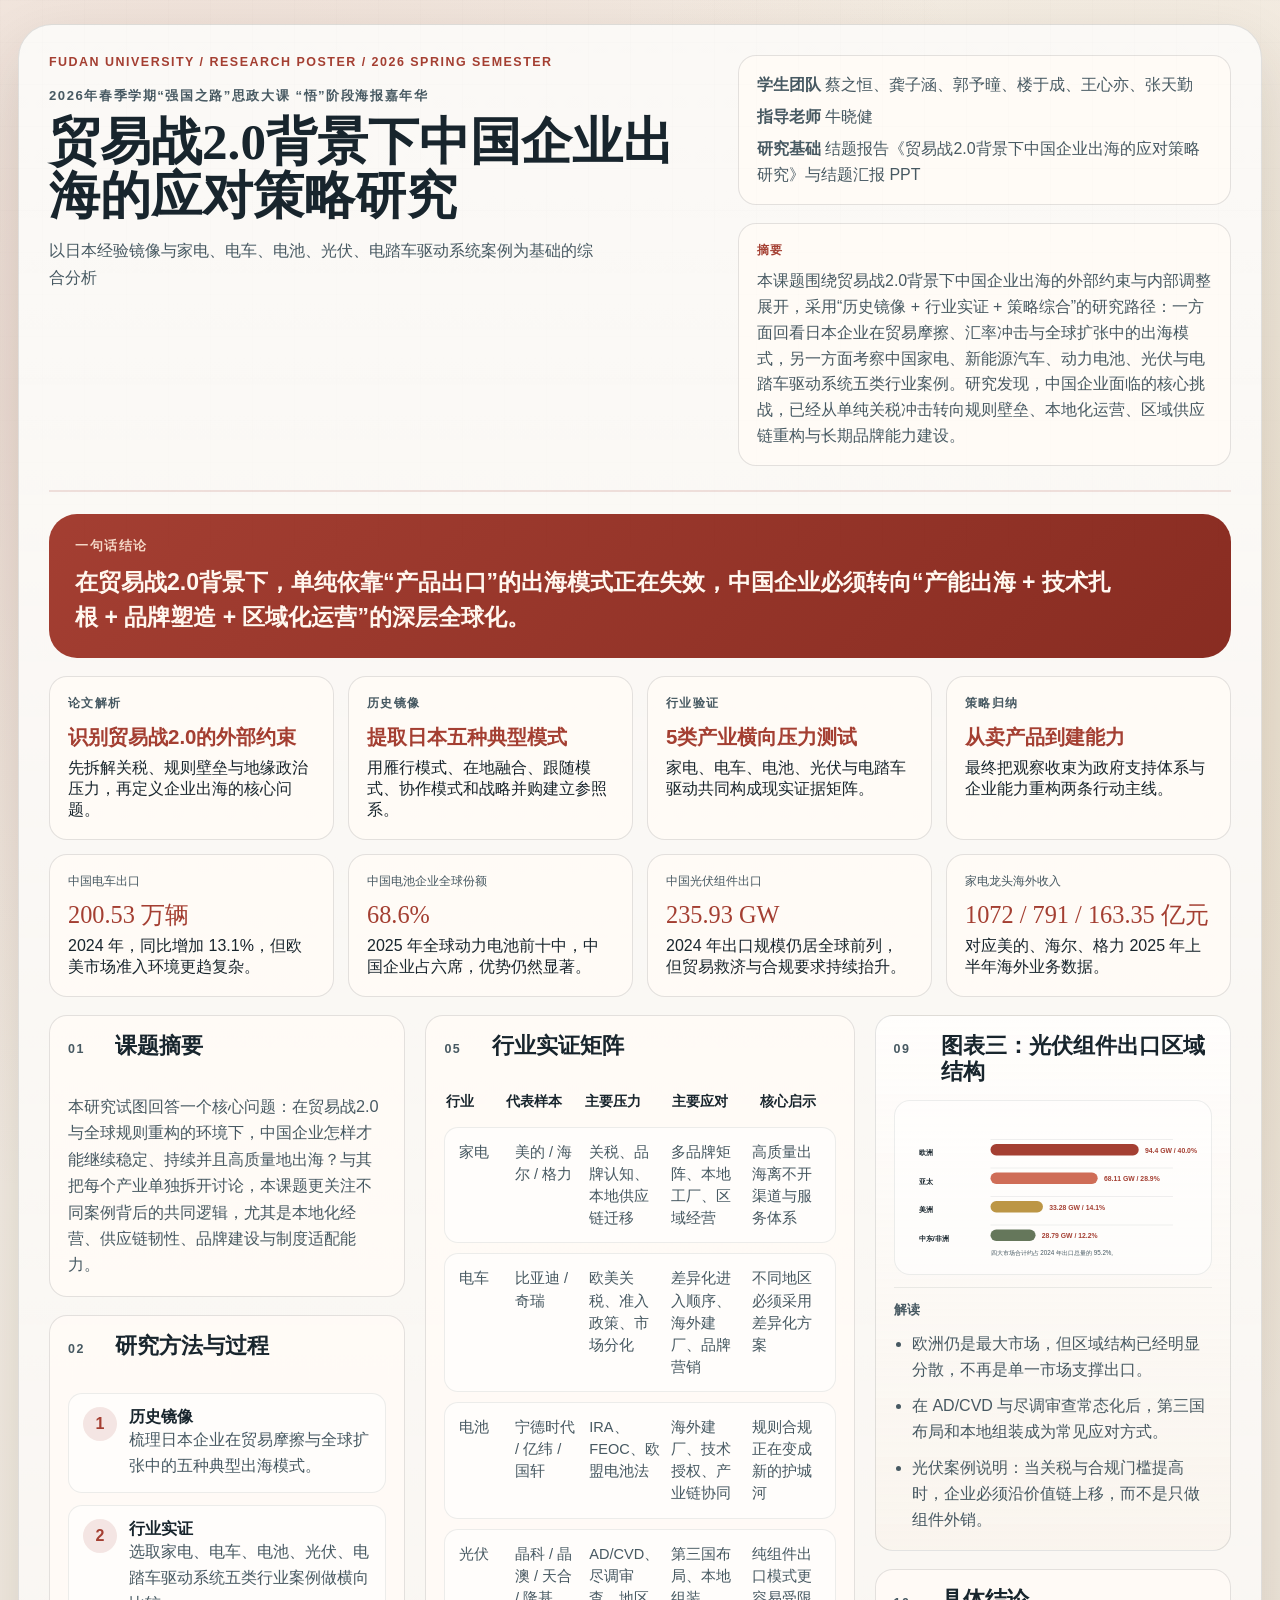
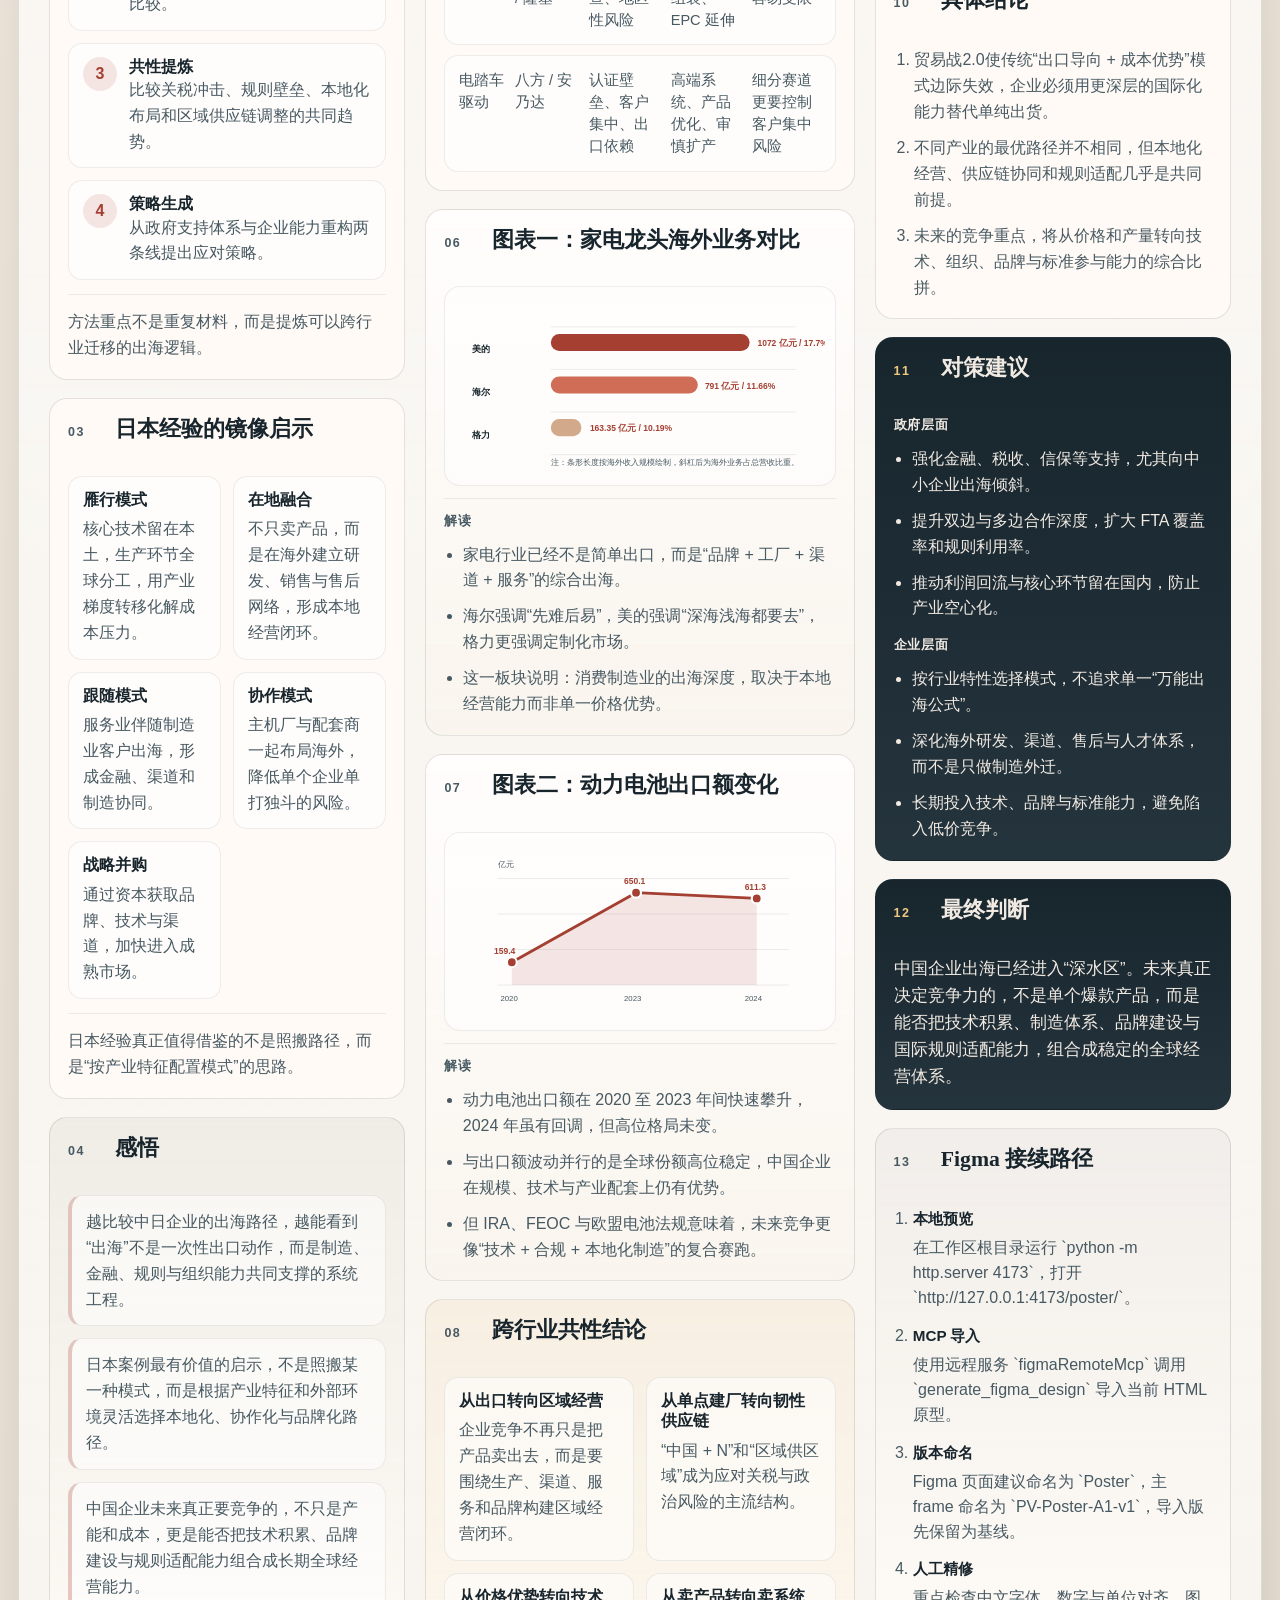
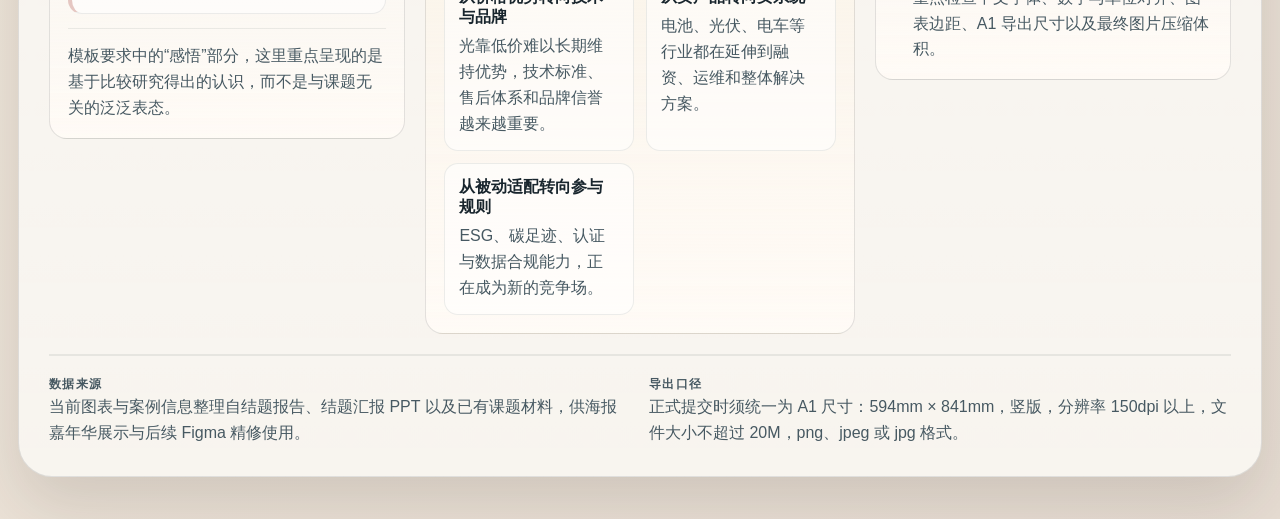
==== commit 9d72dc39: "还是回退为figma路径" ====
--- a/poster/index.html
+++ b/poster/index.html
@@ -8,36 +8,35 @@
   </head>
   <body>
     <main class="poster-shell">
-      <article class="poster" aria-label="研究海报">
+      <article class="poster" aria-label="研究海报" data-figma-page="Poster" data-figma-frame="PV-Poster-A1-v1">
         <header class="poster-header">
-          <div class="poster-header__top">
-            <p class="poster-header__kicker">FUDAN UNIVERSITY / RESEARCH POSTER / 2026 SPRING SEMESTER</p>
-            <div class="poster-header__meta">
-              <p><strong>学生团队</strong> 蔡之恒、龚子涵、郭予曈、楼于成、王心亦、张天勤</p>
-              <p><strong>指导老师</strong> 牛晓健</p>
-              <p><strong>研究基础</strong> 结题报告《贸易战2.0背景下中国企业出海的应对策略研究》与结题汇报 PPT</p>
-            </div>
-          </div>
-
           <div class="poster-header__main">
-            <div class="poster-header__title">
+            <div class="poster-header__title" data-figma-node="title/main">
+              <p class="poster-header__kicker">FUDAN UNIVERSITY / RESEARCH POSTER / 2026 SPRING SEMESTER</p>
               <p class="eyebrow">2026年春季学期“强国之路”思政大课 “悟”阶段海报嘉年华</p>
               <h1>贸易战2.0背景下中国企业出海的应对策略研究</h1>
               <p class="poster-header__subtitle">
                 以日本经验镜像与家电、电车、电池、光伏、电踏车驱动系统案例为基础的综合分析
               </p>
             </div>
-            <section class="poster-header__summary">
-              <p class="summary-label">摘要</p>
-              <p>
-                本课题围绕贸易战2.0背景下中国企业出海的外部约束与内部调整展开，采用“历史镜像 + 行业实证 +
-                策略综合”的研究路径：一方面回看日本企业在贸易摩擦、汇率冲击与全球扩张中的出海模式，另一方面考察中国家电、新能源汽车、动力电池、光伏与电踏车驱动系统五类行业案例。研究发现，中国企业面临的核心挑战，已经从单纯关税冲击转向规则壁垒、本地化运营、区域供应链重构与长期品牌能力建设。
-              </p>
-            </section>
+            <div class="poster-header__aside">
+              <section class="poster-header__meta" data-figma-node="meta/authors">
+                <p><strong>学生团队</strong> 蔡之恒、龚子涵、郭予曈、楼于成、王心亦、张天勤</p>
+                <p><strong>指导老师</strong> 牛晓健</p>
+                <p><strong>研究基础</strong> 结题报告《贸易战2.0背景下中国企业出海的应对策略研究》与结题汇报 PPT</p>
+              </section>
+              <section class="poster-header__summary" data-figma-node="meta/abstract">
+                <p class="summary-label">摘要</p>
+                <p>
+                  本课题围绕贸易战2.0背景下中国企业出海的外部约束与内部调整展开，采用“历史镜像 + 行业实证 +
+                  策略综合”的研究路径：一方面回看日本企业在贸易摩擦、汇率冲击与全球扩张中的出海模式，另一方面考察中国家电、新能源汽车、动力电池、光伏与电踏车驱动系统五类行业案例。研究发现，中国企业面临的核心挑战，已经从单纯关税冲击转向规则壁垒、本地化运营、区域供应链重构与长期品牌能力建设。
+                </p>
+              </section>
+            </div>
           </div>
         </header>
 
-        <section class="takeaway-band">
+        <section class="takeaway-band" data-figma-node="takeaway/main">
           <p class="takeaway-band__label">一句话结论</p>
           <p class="takeaway-band__text">
             在贸易战2.0背景下，单纯依靠“产品出口”的出海模式正在失效，中国企业必须转向“产能出海 + 技术扎根 +
@@ -45,25 +44,30 @@
           </p>
         </section>
 
-        <section class="info-grid">
+        <section class="info-grid" data-figma-node="framework/cards">
           <article class="info-card">
-            <p class="info-card__label">研究路径</p>
-            <p class="info-card__value">历史比较 + 行业案例 + 对策提炼</p>
-            <p class="info-card__note">先用日本经验做镜像，再用中国案例做验证，最后落到可执行建议。</p>
+            <p class="info-card__label">论文解析</p>
+            <p class="info-card__value">识别贸易战2.0的外部约束</p>
+            <p class="info-card__note">先拆解关税、规则壁垒与地缘政治压力，再定义企业出海的核心问题。</p>
           </article>
           <article class="info-card">
-            <p class="info-card__label">样本范围</p>
-            <p class="info-card__value">1组历史经验 + 5类现实产业</p>
-            <p class="info-card__note">日本五种模式与中国五类行业共同构成课题的主证据链。</p>
+            <p class="info-card__label">历史镜像</p>
+            <p class="info-card__value">提取日本五种典型模式</p>
+            <p class="info-card__note">用雁行模式、在地融合、跟随模式、协作模式和战略并购建立参照系。</p>
           </article>
           <article class="info-card">
-            <p class="info-card__label">核心转向</p>
+            <p class="info-card__label">行业验证</p>
+            <p class="info-card__value">5类产业横向压力测试</p>
+            <p class="info-card__note">家电、电车、电池、光伏与电踏车驱动共同构成现实证据矩阵。</p>
+          </article>
+          <article class="info-card">
+            <p class="info-card__label">策略归纳</p>
             <p class="info-card__value">从卖产品到建能力</p>
-            <p class="info-card__note">决定出海成败的，不再只是成本，而是规则适配、组织能力与本地经营深度。</p>
+            <p class="info-card__note">最终把观察收束为政府支持体系与企业能力重构两条行动主线。</p>
           </article>
         </section>
 
-        <section class="stats-row">
+        <section class="stats-row" data-figma-node="stats/cards">
           <article class="stat-card">
             <p class="stat-card__label">中国电车出口</p>
             <p class="stat-card__value">200.53 万辆</p>
@@ -136,7 +140,7 @@
               <p class="panel__summary">方法重点不是重复材料，而是提炼可以跨行业迁移的出海逻辑。</p>
             </section>
 
-            <section class="panel">
+            <section class="panel" data-figma-node="section/japan-patterns">
               <div class="panel__head">
                 <p class="panel__index">03</p>
                 <h2>日本经验的镜像启示</h2>
@@ -173,20 +177,21 @@
               </div>
               <div class="reflection-list">
                 <article class="reflection-item">
-                  <p>越研究越能看到，所谓“出海”不是一家企业的临时动作，而是产业链、金融、外交与规则共同作用的系统工程。</p>
+                  <p>越比较中日企业的出海路径，越能看到“出海”不是一次性出口动作，而是制造、金融、规则与组织能力共同支撑的系统工程。</p>
                 </article>
                 <article class="reflection-item">
-                  <p>日本案例提醒我们，真正稳固的国际化依靠长期组织能力，而不是短期价格冲刺。</p>
+                  <p>日本案例最有价值的启示，不是照搬某一种模式，而是根据产业特征和外部环境灵活选择本地化、协作化与品牌化路径。</p>
                 </article>
                 <article class="reflection-item">
-                  <p>“强国之路”的现实含义，在于把技术积累、制造体系和制度韧性转化为能穿越周期的全球竞争力。</p>
-                </article>
-              </div>
+                  <p>中国企业未来真正要竞争的，不只是产能和成本，更是能否把技术积累、品牌建设与规则适配能力组合成长期全球经营能力。</p>
+                </article>
+              </div>
+              <p class="panel__summary">模板要求中的“感悟”部分，这里重点呈现的是基于比较研究得出的认识，而不是与课题无关的泛泛表态。</p>
             </section>
           </div>
 
           <div class="poster-column poster-column--wide">
-            <section class="panel">
+            <section class="panel" data-figma-node="section/china-industry-matrix">
               <div class="panel__head">
                 <p class="panel__index">05</p>
                 <h2>行业实证矩阵</h2>
@@ -305,7 +310,7 @@
               </div>
             </section>
 
-            <section class="panel panel--accent">
+            <section class="panel panel--accent" data-figma-node="section/cross-case-findings">
               <div class="panel__head">
                 <p class="panel__index">08</p>
                 <h2>跨行业共性结论</h2>
@@ -384,7 +389,7 @@
               </ol>
             </section>
 
-            <section class="panel panel--dark">
+            <section class="panel panel--dark" data-figma-node="section/recommendations">
               <div class="panel__head panel__head--dark">
                 <p class="panel__index">11</p>
                 <h2>对策建议</h2>
@@ -418,17 +423,42 @@
                 中国企业出海已经进入“深水区”。未来真正决定竞争力的，不是单个爆款产品，而是能否把技术积累、制造体系、品牌建设与国际规则适配能力，组合成稳定的全球经营体系。
               </p>
             </section>
+
+            <section class="panel panel--figma" data-figma-node="section/figma-bridge">
+              <div class="panel__head">
+                <p class="panel__index">13</p>
+                <h2>Figma 接续路径</h2>
+              </div>
+              <ol class="bridge-list">
+                <li>
+                  <strong>本地预览</strong>
+                  <span>在工作区根目录运行 `python -m http.server 4173`，打开 `http://127.0.0.1:4173/poster/`。</span>
+                </li>
+                <li>
+                  <strong>MCP 导入</strong>
+                  <span>使用远程服务 `figmaRemoteMcp` 调用 `generate_figma_design` 导入当前 HTML 原型。</span>
+                </li>
+                <li>
+                  <strong>版本命名</strong>
+                  <span>Figma 页面建议命名为 `Poster`，主 frame 命名为 `PV-Poster-A1-v1`，导入版先保留为基线。</span>
+                </li>
+                <li>
+                  <strong>人工精修</strong>
+                  <span>重点检查中文字体、数字与单位对齐、图表边距、A1 导出尺寸以及最终图片压缩体积。</span>
+                </li>
+              </ol>
+            </section>
           </div>
         </section>
 
         <footer class="poster-footer">
           <div>
-            <p class="poster-footer__label">数据说明</p>
-            <p>图表数据整理自结题报告与结题汇报 PPT，当前版本以可展示、可继续修改的 A1 竖版原型为目标。</p>
+            <p class="poster-footer__label">数据来源</p>
+            <p>当前图表与案例信息整理自结题报告、结题汇报 PPT 以及已有课题材料，供海报嘉年华展示与后续 Figma 精修使用。</p>
           </div>
           <div>
-            <p class="poster-footer__label">提交口径</p>
-            <p>根据海报嘉年华附件模板，正式提交时需导出为 A1 竖版、150dpi 及以上、20M 以内的 PNG/JPG/JPEG 文件。</p>
+            <p class="poster-footer__label">导出口径</p>
+            <p>正式提交时须统一为 A1 尺寸：594mm × 841mm，竖版，分辨率 150dpi 以上，文件大小不超过 20M，png、jpeg 或 jpg 格式。</p>
           </div>
         </footer>
       </article>
--- a/poster/styles.css
+++ b/poster/styles.css
@@ -50,7 +50,7 @@
 }
 
 .poster {
-  width: min(100%, 1188px);
+  width: min(100%, 1280px);
   min-height: 1682px;
   margin: 0 auto;
   padding: 30px;
@@ -67,19 +67,16 @@
   border-bottom: 2px solid rgba(164, 63, 50, 0.14);
 }
 
-.poster-header__top {
-  display: grid;
-  grid-template-columns: 1.3fr 1fr;
+.poster-header__main {
+  display: grid;
+  grid-template-columns: minmax(0, 1.15fr) minmax(360px, 0.85fr);
+  gap: 22px;
+  align-items: start;
+}
+
+.poster-header__aside {
+  display: grid;
   gap: 18px;
-  align-items: start;
-}
-
-.poster-header__main {
-  display: grid;
-  grid-template-columns: 1.18fr 0.92fr;
-  gap: 20px;
-  align-items: end;
-  margin-top: 16px;
 }
 
 .poster-header__kicker,
@@ -95,7 +92,7 @@
 }
 
 .poster-header__kicker {
-  margin: 0;
+  margin: 0 0 18px;
   color: var(--accent);
   font-size: 0.78rem;
 }
@@ -199,10 +196,11 @@
 .stats-row {
   display: grid;
   gap: 14px;
+  align-items: stretch;
 }
 
 .info-grid {
-  grid-template-columns: repeat(3, minmax(0, 1fr));
+  grid-template-columns: repeat(4, minmax(0, 1fr));
 }
 
 .stats-row {
@@ -214,6 +212,11 @@
 .stat-card,
 .panel {
   padding: 18px;
+}
+
+.info-card,
+.stat-card {
+  height: 100%;
 }
 
 .info-card__label,
@@ -246,15 +249,17 @@
 
 .poster-grid {
   display: grid;
-  grid-template-columns: 0.96fr 1.18fr 0.9fr;
-  gap: 18px;
+  grid-template-columns: minmax(0, 0.98fr) minmax(0, 1.18fr) minmax(0, 0.98fr);
+  gap: 20px;
   margin-top: 18px;
+  align-items: start;
 }
 
 .poster-column {
   display: grid;
   gap: 18px;
   align-content: start;
+  grid-auto-rows: min-content;
 }
 
 .panel--accent {
@@ -279,6 +284,12 @@
 .panel--chart {
   background:
     linear-gradient(180deg, rgba(255, 255, 255, 0.62), rgba(249, 244, 237, 0.9)),
+    var(--panel);
+}
+
+.panel--figma {
+  background:
+    linear-gradient(180deg, rgba(24, 37, 45, 0.06), rgba(255, 251, 246, 0.96)),
     var(--panel);
 }
 
@@ -287,6 +298,7 @@
   gap: 12px;
   align-items: baseline;
   margin-bottom: 14px;
+  min-height: 2.8rem;
 }
 
 .panel__head--dark h2,
@@ -364,6 +376,7 @@
 .sector-table {
   display: grid;
   gap: 10px;
+  font-size: 0.91rem;
 }
 
 .sector-table__head,
@@ -378,6 +391,7 @@
   padding: 0 2px 6px;
   color: var(--ink);
   font-weight: 700;
+  font-size: 0.86rem;
 }
 
 .sector-table__row span {
@@ -397,19 +411,23 @@
 
 .chart-layout {
   display: grid;
-  grid-template-columns: 1.22fr 0.92fr;
-  gap: 14px;
-  align-items: center;
+  grid-template-columns: 1fr;
+  gap: 12px;
+  align-items: start;
 }
 
 .chart-layout--stacked {
-  grid-template-columns: 1.12fr 1fr;
+  grid-template-columns: 1fr;
 }
 
 .chart-svg {
   width: 100%;
   height: auto;
   display: block;
+  padding: 10px;
+  border: 1px solid rgba(24, 37, 45, 0.08);
+  border-radius: 16px;
+  background: rgba(255, 255, 255, 0.55);
 }
 
 .chart-gridline {
@@ -481,6 +499,8 @@
 .chart-note {
   display: grid;
   gap: 10px;
+  padding-top: 12px;
+  border-top: 1px solid rgba(24, 37, 45, 0.08);
 }
 
 .chart-note__title,
@@ -519,6 +539,29 @@
 
 .panel__closing {
   font-size: 1.04rem;
+}
+
+.bridge-list {
+  margin: 0;
+  padding-left: 1.2rem;
+  display: grid;
+  gap: 12px;
+}
+
+.bridge-list li {
+  color: var(--ink-soft);
+  line-height: 1.58;
+}
+
+.bridge-list strong {
+  display: block;
+  margin-bottom: 4px;
+  color: var(--ink);
+  font-size: 0.95rem;
+}
+
+.bridge-list span {
+  display: block;
 }
 
 .poster-footer {
@@ -528,6 +571,7 @@
   margin-top: 20px;
   padding-top: 18px;
   border-top: 2px solid rgba(24, 37, 45, 0.08);
+  align-items: start;
 }
 
 .poster-footer__label {
@@ -536,18 +580,20 @@
   font-size: 0.78rem;
 }
 
-@media (max-width: 1280px) {
+@media (max-width: 1180px) {
   .poster {
     min-height: auto;
   }
 
-  .poster-header__top,
   .poster-header__main,
-  .info-grid,
-  .stats-row,
   .poster-grid,
   .poster-footer {
     grid-template-columns: 1fr;
+  }
+
+  .info-grid,
+  .stats-row {
+    grid-template-columns: repeat(2, minmax(0, 1fr));
   }
 }
 
@@ -565,6 +611,8 @@
   .trend-grid,
   .chart-layout,
   .chart-layout--stacked,
+  .info-grid,
+  .stats-row,
   .sector-table__head,
   .sector-table__row {
     grid-template-columns: 1fr;
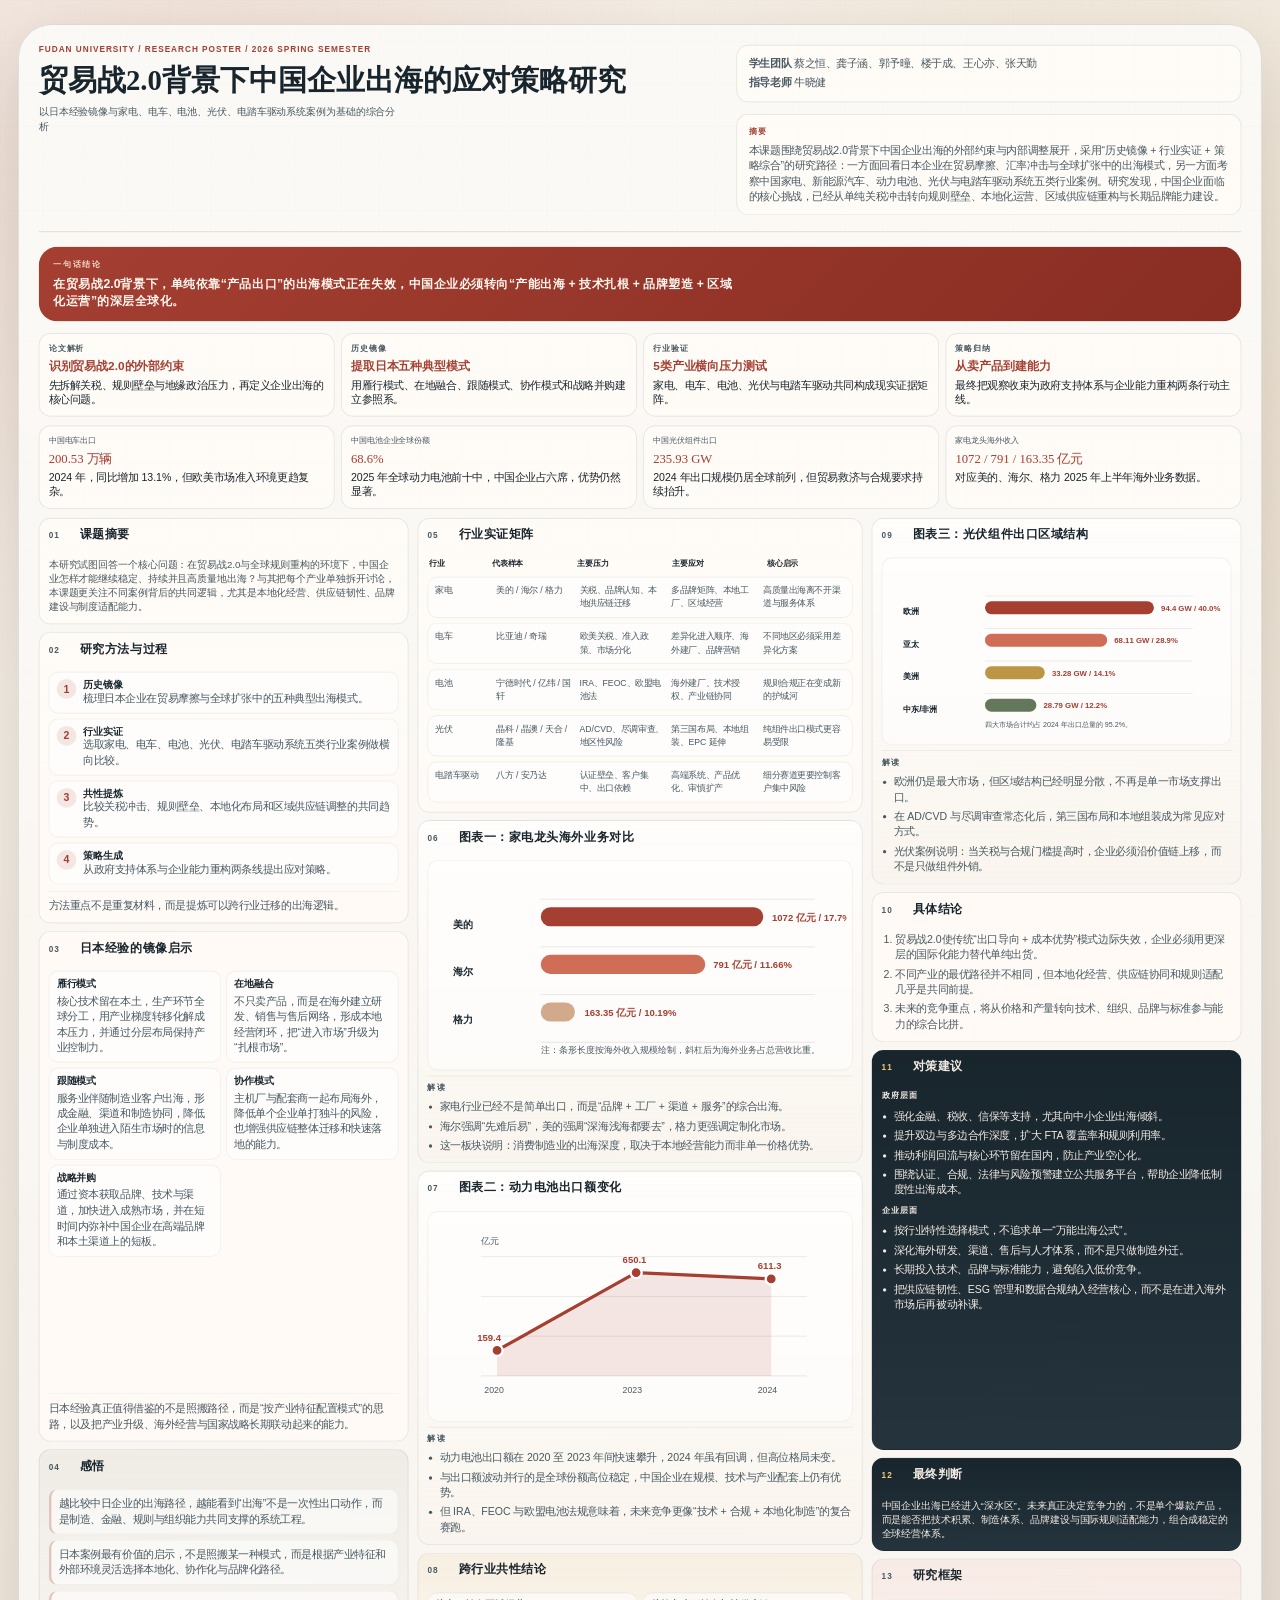
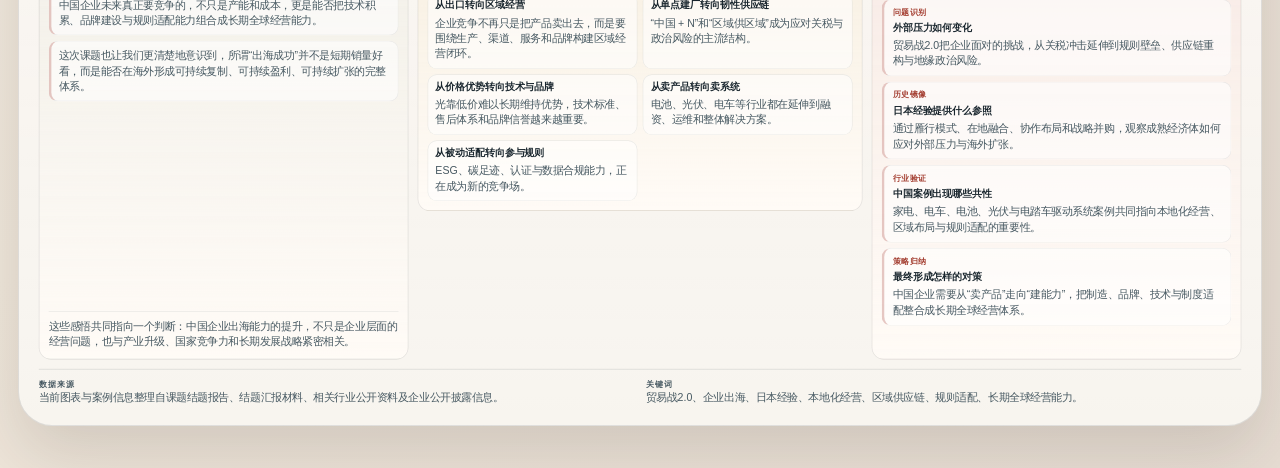
==== commit cc305d94: "生成至figma" ====
--- a/poster/index.html
+++ b/poster/index.html
@@ -9,21 +9,20 @@
   <body>
     <main class="poster-shell">
       <article class="poster" aria-label="研究海报" data-figma-page="Poster" data-figma-frame="PV-Poster-A1-v1">
+        <div class="poster-stage">
         <header class="poster-header">
-          <div class="poster-header__main">
-            <div class="poster-header__title" data-figma-node="title/main">
-              <p class="poster-header__kicker">FUDAN UNIVERSITY / RESEARCH POSTER / 2026 SPRING SEMESTER</p>
-              <p class="eyebrow">2026年春季学期“强国之路”思政大课 “悟”阶段海报嘉年华</p>
-              <h1>贸易战2.0背景下中国企业出海的应对策略研究</h1>
-              <p class="poster-header__subtitle">
-                以日本经验镜像与家电、电车、电池、光伏、电踏车驱动系统案例为基础的综合分析
-              </p>
+            <div class="poster-header__main">
+              <div class="poster-header__title" data-figma-node="title/main">
+                <p class="poster-header__kicker">FUDAN UNIVERSITY / RESEARCH POSTER / 2026 SPRING SEMESTER</p>
+                <h1>贸易战2.0背景下中国企业出海的应对策略研究</h1>
+                <p class="poster-header__subtitle">
+                  以日本经验镜像与家电、电车、电池、光伏、电踏车驱动系统案例为基础的综合分析
+                </p>
             </div>
             <div class="poster-header__aside">
               <section class="poster-header__meta" data-figma-node="meta/authors">
                 <p><strong>学生团队</strong> 蔡之恒、龚子涵、郭予曈、楼于成、王心亦、张天勤</p>
                 <p><strong>指导老师</strong> 牛晓健</p>
-                <p><strong>研究基础</strong> 结题报告《贸易战2.0背景下中国企业出海的应对策略研究》与结题汇报 PPT</p>
               </section>
               <section class="poster-header__summary" data-figma-node="meta/abstract">
                 <p class="summary-label">摘要</p>
@@ -91,7 +90,7 @@
         </section>
 
         <section class="poster-grid">
-          <div class="poster-column">
+          <div class="poster-column poster-column--edge">
             <section class="panel">
               <div class="panel__head">
                 <p class="panel__index">01</p>
@@ -140,7 +139,7 @@
               <p class="panel__summary">方法重点不是重复材料，而是提炼可以跨行业迁移的出海逻辑。</p>
             </section>
 
-            <section class="panel" data-figma-node="section/japan-patterns">
+            <section class="panel panel--grow" data-figma-node="section/japan-patterns">
               <div class="panel__head">
                 <p class="panel__index">03</p>
                 <h2>日本经验的镜像启示</h2>
@@ -148,29 +147,29 @@
               <div class="compact-grid">
                 <article class="compact-card">
                   <h3>雁行模式</h3>
-                  <p>核心技术留在本土，生产环节全球分工，用产业梯度转移化解成本压力。</p>
+                  <p>核心技术留在本土，生产环节全球分工，用产业梯度转移化解成本压力，并通过分层布局保持产业控制力。</p>
                 </article>
                 <article class="compact-card">
                   <h3>在地融合</h3>
-                  <p>不只卖产品，而是在海外建立研发、销售与售后网络，形成本地经营闭环。</p>
+                  <p>不只卖产品，而是在海外建立研发、销售与售后网络，形成本地经营闭环，把“进入市场”升级为“扎根市场”。</p>
                 </article>
                 <article class="compact-card">
                   <h3>跟随模式</h3>
-                  <p>服务业伴随制造业客户出海，形成金融、渠道和制造协同。</p>
+                  <p>服务业伴随制造业客户出海，形成金融、渠道和制造协同，降低企业单独进入陌生市场时的信息与制度成本。</p>
                 </article>
                 <article class="compact-card">
                   <h3>协作模式</h3>
-                  <p>主机厂与配套商一起布局海外，降低单个企业单打独斗的风险。</p>
+                  <p>主机厂与配套商一起布局海外，降低单个企业单打独斗的风险，也增强供应链整体迁移和快速落地的能力。</p>
                 </article>
                 <article class="compact-card">
                   <h3>战略并购</h3>
-                  <p>通过资本获取品牌、技术与渠道，加快进入成熟市场。</p>
-                </article>
-              </div>
-              <p class="panel__summary">日本经验真正值得借鉴的不是照搬路径，而是“按产业特征配置模式”的思路。</p>
-            </section>
-
-            <section class="panel panel--reflection">
+                  <p>通过资本获取品牌、技术与渠道，加快进入成熟市场，并在短时间内弥补中国企业在高端品牌和本土渠道上的短板。</p>
+                </article>
+              </div>
+              <p class="panel__summary">日本经验真正值得借鉴的不是照搬路径，而是“按产业特征配置模式”的思路，以及把产业升级、海外经营与国家战略长期联动起来的能力。</p>
+            </section>
+
+            <section class="panel panel--reflection panel--grow">
               <div class="panel__head">
                 <p class="panel__index">04</p>
                 <h2>感悟</h2>
@@ -185,8 +184,11 @@
                 <article class="reflection-item">
                   <p>中国企业未来真正要竞争的，不只是产能和成本，更是能否把技术积累、品牌建设与规则适配能力组合成长期全球经营能力。</p>
                 </article>
-              </div>
-              <p class="panel__summary">模板要求中的“感悟”部分，这里重点呈现的是基于比较研究得出的认识，而不是与课题无关的泛泛表态。</p>
+                <article class="reflection-item">
+                  <p>这次课题也让我们更清楚地意识到，所谓“出海成功”并不是短期销量好看，而是能否在海外形成可持续复制、可持续盈利、可持续扩张的完整体系。</p>
+                </article>
+              </div>
+              <p class="panel__summary">这些感悟共同指向一个判断：中国企业出海能力的提升，不只是企业层面的经营问题，也与产业升级、国家竞争力和长期发展战略紧密相关。</p>
             </section>
           </div>
 
@@ -340,7 +342,7 @@
             </section>
           </div>
 
-          <div class="poster-column">
+          <div class="poster-column poster-column--edge">
             <section class="panel panel--chart">
               <div class="panel__head">
                 <p class="panel__index">09</p>
@@ -389,7 +391,7 @@
               </ol>
             </section>
 
-            <section class="panel panel--dark" data-figma-node="section/recommendations">
+            <section class="panel panel--dark panel--grow" data-figma-node="section/recommendations">
               <div class="panel__head panel__head--dark">
                 <p class="panel__index">11</p>
                 <h2>对策建议</h2>
@@ -401,6 +403,7 @@
                     <li>强化金融、税收、信保等支持，尤其向中小企业出海倾斜。</li>
                     <li>提升双边与多边合作深度，扩大 FTA 覆盖率和规则利用率。</li>
                     <li>推动利润回流与核心环节留在国内，防止产业空心化。</li>
+                    <li>围绕认证、合规、法律与风险预警建立公共服务平台，帮助企业降低制度性出海成本。</li>
                   </ul>
                 </div>
                 <div class="action-block">
@@ -409,6 +412,7 @@
                     <li>按行业特性选择模式，不追求单一“万能出海公式”。</li>
                     <li>深化海外研发、渠道、售后与人才体系，而不是只做制造外迁。</li>
                     <li>长期投入技术、品牌与标准能力，避免陷入低价竞争。</li>
+                    <li>把供应链韧性、ESG 管理和数据合规纳入经营核心，而不是在进入海外市场后再被动补课。</li>
                   </ul>
                 </div>
               </div>
@@ -424,29 +428,33 @@
               </p>
             </section>
 
-            <section class="panel panel--figma" data-figma-node="section/figma-bridge">
+            <section class="panel panel--framework panel--grow" data-figma-node="section/research-framework">
               <div class="panel__head">
                 <p class="panel__index">13</p>
-                <h2>Figma 接续路径</h2>
-              </div>
-              <ol class="bridge-list">
-                <li>
-                  <strong>本地预览</strong>
-                  <span>在工作区根目录运行 `python -m http.server 4173`，打开 `http://127.0.0.1:4173/poster/`。</span>
-                </li>
-                <li>
-                  <strong>MCP 导入</strong>
-                  <span>使用远程服务 `figmaRemoteMcp` 调用 `generate_figma_design` 导入当前 HTML 原型。</span>
-                </li>
-                <li>
-                  <strong>版本命名</strong>
-                  <span>Figma 页面建议命名为 `Poster`，主 frame 命名为 `PV-Poster-A1-v1`，导入版先保留为基线。</span>
-                </li>
-                <li>
-                  <strong>人工精修</strong>
-                  <span>重点检查中文字体、数字与单位对齐、图表边距、A1 导出尺寸以及最终图片压缩体积。</span>
-                </li>
-              </ol>
+                <h2>研究框架</h2>
+              </div>
+              <div class="roadmap">
+                <article class="roadmap-step">
+                  <p class="roadmap-step__tag">问题识别</p>
+                  <h3>外部压力如何变化</h3>
+                  <p>贸易战2.0把企业面对的挑战，从关税冲击延伸到规则壁垒、供应链重构与地缘政治风险。</p>
+                </article>
+                <article class="roadmap-step">
+                  <p class="roadmap-step__tag">历史镜像</p>
+                  <h3>日本经验提供什么参照</h3>
+                  <p>通过雁行模式、在地融合、协作布局和战略并购，观察成熟经济体如何应对外部压力与海外扩张。</p>
+                </article>
+                <article class="roadmap-step">
+                  <p class="roadmap-step__tag">行业验证</p>
+                  <h3>中国案例出现哪些共性</h3>
+                  <p>家电、电车、电池、光伏与电踏车驱动系统案例共同指向本地化经营、区域布局与规则适配的重要性。</p>
+                </article>
+                <article class="roadmap-step">
+                  <p class="roadmap-step__tag">策略归纳</p>
+                  <h3>最终形成怎样的对策</h3>
+                  <p>中国企业需要从“卖产品”走向“建能力”，把制造、品牌、技术与制度适配整合成长期全球经营体系。</p>
+                </article>
+              </div>
             </section>
           </div>
         </section>
@@ -454,14 +462,63 @@
         <footer class="poster-footer">
           <div>
             <p class="poster-footer__label">数据来源</p>
-            <p>当前图表与案例信息整理自结题报告、结题汇报 PPT 以及已有课题材料，供海报嘉年华展示与后续 Figma 精修使用。</p>
+            <p>当前图表与案例信息整理自课题结题报告、结题汇报材料、相关行业公开资料及企业公开披露信息。</p>
           </div>
           <div>
-            <p class="poster-footer__label">导出口径</p>
-            <p>正式提交时须统一为 A1 尺寸：594mm × 841mm，竖版，分辨率 150dpi 以上，文件大小不超过 20M，png、jpeg 或 jpg 格式。</p>
+            <p class="poster-footer__label">关键词</p>
+            <p>贸易战2.0、企业出海、日本经验、本地化经营、区域供应链、规则适配、长期全球经营能力。</p>
           </div>
         </footer>
+        </div>
       </article>
     </main>
+    <script>
+      const isFigmaCapture = window.location.hash.includes("figmacapture=");
+      if (isFigmaCapture) {
+        document.documentElement.classList.add("is-figma-capture");
+        const figmaCaptureScript = document.createElement("script");
+        figmaCaptureScript.src = "https://mcp.figma.com/mcp/html-to-design/capture.js";
+        figmaCaptureScript.async = true;
+        document.head.appendChild(figmaCaptureScript);
+      }
+
+      const searchParams = new URLSearchParams(window.location.search);
+      if (searchParams.get("measure") === "1") {
+        window.addEventListener("load", () => {
+          const poster = document.querySelector(".poster");
+          const stage = document.querySelector(".poster-stage");
+          const debug = document.createElement("pre");
+          debug.id = "measure-output";
+          debug.textContent = JSON.stringify(
+            {
+              innerWidth: window.innerWidth,
+              innerHeight: window.innerHeight,
+              posterClientWidth: poster?.clientWidth ?? null,
+              posterClientHeight: poster?.clientHeight ?? null,
+              posterScrollWidth: poster?.scrollWidth ?? null,
+              posterScrollHeight: poster?.scrollHeight ?? null,
+              posterRectHeight: poster?.getBoundingClientRect().height ?? null,
+              stageClientWidth: stage?.clientWidth ?? null,
+              stageClientHeight: stage?.clientHeight ?? null,
+              stageScrollHeight: stage?.scrollHeight ?? null,
+              stageRectHeight: stage?.getBoundingClientRect().height ?? null,
+            },
+            null,
+            2
+          );
+          debug.style.position = "fixed";
+          debug.style.right = "12px";
+          debug.style.bottom = "12px";
+          debug.style.zIndex = "9999";
+          debug.style.maxWidth = "320px";
+          debug.style.padding = "10px 12px";
+          debug.style.borderRadius = "12px";
+          debug.style.background = "rgba(24, 37, 45, 0.92)";
+          debug.style.color = "#fff";
+          debug.style.font = "12px/1.5 monospace";
+          document.body.appendChild(debug);
+        });
+      }
+    </script>
   </body>
 </html>
--- a/poster/styles.css
+++ b/poster/styles.css
@@ -1,4 +1,10 @@
 :root {
+  --a1-ratio: 594 / 841;
+  --screen-poster-width: 1414px;
+  --screen-poster-height: 2002px;
+  --capture-poster-width: 2100px;
+  --capture-poster-height: 2974px;
+  --poster-stage-scale: 0.66;
   --paper: #f3ede4;
   --paper-strong: #e8ddd0;
   --panel: rgba(255, 251, 246, 0.88);
@@ -47,19 +53,33 @@
 
 .poster-shell {
   padding: 24px 18px 42px;
+  display: flex;
+  justify-content: center;
 }
 
 .poster {
-  width: min(100%, 1280px);
-  min-height: 1682px;
-  margin: 0 auto;
-  padding: 30px;
+  width: min(100%, var(--screen-poster-width));
+  height: var(--screen-poster-height);
+  margin: 0;
+  padding: 0;
   border: 1px solid var(--line);
   border-radius: 34px;
   background:
     linear-gradient(180deg, rgba(255, 255, 255, 0.68), rgba(255, 255, 255, 0.42)),
     var(--paper);
   box-shadow: var(--shadow);
+  overflow: hidden;
+}
+
+.poster-stage {
+  width: calc(100% / var(--poster-stage-scale));
+  height: calc(100% / var(--poster-stage-scale));
+  min-height: calc(100% / var(--poster-stage-scale));
+  padding: 30px;
+  transform: scale(var(--poster-stage-scale));
+  transform-origin: top left;
+  display: flex;
+  flex-direction: column;
 }
 
 .poster-header {
@@ -119,7 +139,7 @@
 .panel li {
   margin: 0;
   color: var(--ink-soft);
-  line-height: 1.62;
+  line-height: 1.46;
 }
 
 .poster-header__meta p + p {
@@ -134,18 +154,18 @@
 }
 
 h1 {
-  font-size: clamp(2.65rem, 4vw, 4.1rem);
-  line-height: 1.05;
+  font-size: clamp(2.28rem, 3.4vw, 3.5rem);
+  line-height: 1.02;
 }
 
 h2 {
-  font-size: clamp(1.28rem, 1.7vw, 1.82rem);
+  font-size: clamp(1.14rem, 1.45vw, 1.58rem);
+  line-height: 1.12;
+}
+
+h3 {
+  font-size: 0.92rem;
   line-height: 1.18;
-}
-
-h3 {
-  font-size: 1rem;
-  line-height: 1.26;
 }
 
 .eyebrow {
@@ -158,8 +178,8 @@
   margin-top: 14px;
   max-width: 34rem;
   color: var(--ink-soft);
-  font-size: 1.03rem;
-  line-height: 1.66;
+  font-size: 0.95rem;
+  line-height: 1.46;
 }
 
 .summary-label {
@@ -170,7 +190,7 @@
 
 .takeaway-band {
   margin: 22px 0 18px;
-  padding: 24px 26px;
+  padding: 18px 22px;
   border-radius: var(--radius-lg);
   background:
     linear-gradient(135deg, rgba(164, 63, 50, 0.96), rgba(136, 44, 33, 0.96)),
@@ -187,15 +207,15 @@
 .takeaway-band__text {
   margin: 0;
   max-width: 65rem;
-  font-size: clamp(1.28rem, 1.8vw, 1.9rem);
-  line-height: 1.5;
+  font-size: clamp(1.08rem, 1.45vw, 1.56rem);
+  line-height: 1.34;
   font-weight: 700;
 }
 
 .info-grid,
 .stats-row {
   display: grid;
-  gap: 14px;
+  gap: 10px;
   align-items: stretch;
 }
 
@@ -211,7 +231,7 @@
 .info-card,
 .stat-card,
 .panel {
-  padding: 18px;
+  padding: 14px;
 }
 
 .info-card,
@@ -221,7 +241,7 @@
 
 .info-card__label,
 .stat-card__label {
-  margin: 0 0 12px;
+  margin: 0 0 8px;
   color: var(--ink-soft);
   font-size: 0.78rem;
 }
@@ -229,8 +249,8 @@
 .info-card__value {
   margin: 0 0 8px;
   color: var(--accent);
-  font-size: 1.28rem;
-  line-height: 1.25;
+  font-size: 1.12rem;
+  line-height: 1.18;
   font-weight: 700;
 }
 
@@ -243,23 +263,29 @@
   margin: 0 0 8px;
   color: var(--accent);
   font-family: "Noto Serif SC", "Source Han Serif SC", "Songti SC", serif;
-  font-size: clamp(1.5rem, 1.9vw, 2.25rem);
+  font-size: clamp(1.2rem, 1.48vw, 1.72rem);
   line-height: 1.08;
 }
 
 .poster-grid {
   display: grid;
   grid-template-columns: minmax(0, 0.98fr) minmax(0, 1.18fr) minmax(0, 0.98fr);
-  gap: 20px;
-  margin-top: 18px;
-  align-items: start;
+  gap: 14px;
+  margin-top: 14px;
+  flex: 1 1 auto;
+  min-height: 0;
+  align-items: stretch;
 }
 
 .poster-column {
-  display: grid;
-  gap: 18px;
-  align-content: start;
-  grid-auto-rows: min-content;
+  display: flex;
+  flex-direction: column;
+  gap: 12px;
+  min-height: 0;
+}
+
+.poster-column--edge {
+  justify-content: stretch;
 }
 
 .panel--accent {
@@ -291,14 +317,26 @@
   background:
     linear-gradient(180deg, rgba(24, 37, 45, 0.06), rgba(255, 251, 246, 0.96)),
     var(--panel);
+}
+
+.panel--framework {
+  background:
+    linear-gradient(180deg, rgba(164, 63, 50, 0.08), rgba(255, 251, 246, 0.94)),
+    var(--panel);
+}
+
+.panel--grow {
+  flex: 1 1 0;
+  display: flex;
+  flex-direction: column;
 }
 
 .panel__head {
   display: flex;
   gap: 12px;
   align-items: baseline;
-  margin-bottom: 14px;
-  min-height: 2.8rem;
+  margin-bottom: 10px;
+  min-height: 2.2rem;
 }
 
 .panel__head--dark h2,
@@ -319,12 +357,12 @@
 }
 
 .lead-paragraph {
-  font-size: 1.02rem;
+  font-size: 0.92rem;
 }
 
 .panel__summary {
-  margin-top: 14px !important;
-  padding-top: 14px;
+  margin-top: 10px !important;
+  padding-top: 10px;
   border-top: 1px solid rgba(24, 37, 45, 0.08);
 }
 
@@ -333,7 +371,15 @@
 .trend-grid,
 .reflection-list {
   display: grid;
-  gap: 12px;
+  gap: 8px;
+}
+
+.panel--grow .compact-grid,
+.panel--grow .reflection-list,
+.panel--grow .roadmap,
+.panel--grow .dual-action {
+  flex: 1 1 auto;
+  align-content: start;
 }
 
 .method-step,
@@ -341,7 +387,7 @@
 .trend-card,
 .reflection-item,
 .sector-table__row {
-  padding: 13px 14px;
+  padding: 10px 11px;
   border: 1px solid rgba(24, 37, 45, 0.08);
   border-radius: var(--radius-sm);
   background: rgba(255, 255, 255, 0.54);
@@ -349,16 +395,16 @@
 
 .method-step {
   display: grid;
-  grid-template-columns: 34px 1fr;
-  gap: 12px;
+  grid-template-columns: 30px 1fr;
+  gap: 10px;
   align-items: start;
 }
 
 .method-step__num {
   display: grid;
   place-items: center;
-  width: 34px;
-  height: 34px;
+  width: 30px;
+  height: 30px;
   border-radius: 50%;
   background: rgba(164, 63, 50, 0.12);
   color: var(--accent) !important;
@@ -375,8 +421,8 @@
 
 .sector-table {
   display: grid;
-  gap: 10px;
-  font-size: 0.91rem;
+  gap: 8px;
+  font-size: 0.82rem;
 }
 
 .sector-table__head,
@@ -388,10 +434,10 @@
 }
 
 .sector-table__head {
-  padding: 0 2px 6px;
+  padding: 0 2px 4px;
   color: var(--ink);
   font-weight: 700;
-  font-size: 0.86rem;
+  font-size: 0.78rem;
 }
 
 .sector-table__row span {
@@ -412,7 +458,7 @@
 .chart-layout {
   display: grid;
   grid-template-columns: 1fr;
-  gap: 12px;
+  gap: 8px;
   align-items: start;
 }
 
@@ -424,7 +470,7 @@
   width: 100%;
   height: auto;
   display: block;
-  padding: 10px;
+  padding: 8px;
   border: 1px solid rgba(24, 37, 45, 0.08);
   border-radius: 16px;
   background: rgba(255, 255, 255, 0.55);
@@ -498,8 +544,8 @@
 
 .chart-note {
   display: grid;
-  gap: 10px;
-  padding-top: 12px;
+  gap: 8px;
+  padding-top: 8px;
   border-top: 1px solid rgba(24, 37, 45, 0.08);
 }
 
@@ -519,7 +565,7 @@
   margin: 0;
   padding-left: 1.15rem;
   display: grid;
-  gap: 10px;
+  gap: 6px;
 }
 
 .finding-list {
@@ -529,7 +575,33 @@
 .dual-action {
   display: grid;
   grid-template-columns: 1fr;
-  gap: 14px;
+  gap: 10px;
+}
+
+.roadmap {
+  display: grid;
+  gap: 8px;
+}
+
+.roadmap-step {
+  padding: 11px 13px;
+  border: 1px solid rgba(24, 37, 45, 0.08);
+  border-left: 4px solid rgba(164, 63, 50, 0.28);
+  border-radius: var(--radius-sm);
+  background: rgba(255, 255, 255, 0.56);
+}
+
+.roadmap-step h3 {
+  margin-bottom: 6px;
+}
+
+.roadmap-step__tag {
+  margin: 0 0 6px !important;
+  color: var(--accent) !important;
+  font-size: 0.76rem;
+  font-weight: 700;
+  letter-spacing: 0.08em;
+  text-transform: uppercase;
 }
 
 .action-block {
@@ -538,7 +610,7 @@
 }
 
 .panel__closing {
-  font-size: 1.04rem;
+  font-size: 0.94rem;
 }
 
 .bridge-list {
@@ -568,8 +640,8 @@
   display: grid;
   grid-template-columns: 1fr 1fr;
   gap: 18px;
-  margin-top: 20px;
-  padding-top: 18px;
+  margin-top: 14px;
+  padding-top: 12px;
   border-top: 2px solid rgba(24, 37, 45, 0.08);
   align-items: start;
 }
@@ -582,7 +654,17 @@
 
 @media (max-width: 1180px) {
   .poster {
+    padding: 18px;
+    height: auto;
+    overflow: visible;
+  }
+
+  .poster-stage {
+    width: auto;
+    height: auto;
     min-height: auto;
+    padding: 0;
+    transform: none;
   }
 
   .poster-header__main,
@@ -603,7 +685,6 @@
   }
 
   .poster {
-    padding: 18px;
     border-radius: 22px;
   }
 
@@ -643,10 +724,64 @@
 
   .poster {
     width: 594mm;
-    min-height: 841mm;
-    padding: 14mm;
+    height: 841mm;
+    padding: 0;
     border: none;
     border-radius: 0;
     box-shadow: none;
-  }
-}
+    overflow: hidden;
+  }
+
+  .poster-stage {
+    width: calc(100% / var(--poster-stage-scale));
+    height: calc(100% / var(--poster-stage-scale));
+    min-height: calc(100% / var(--poster-stage-scale));
+    padding: 14mm;
+    transform: scale(var(--poster-stage-scale));
+    transform-origin: top left;
+  }
+}
+
+html.is-figma-capture .poster-shell {
+  min-width: calc(var(--capture-poster-width) + 36px);
+}
+
+html.is-figma-capture .poster {
+  width: var(--capture-poster-width);
+  height: var(--capture-poster-height);
+}
+
+html.is-figma-capture .poster-stage {
+  width: auto;
+  height: 100%;
+  min-height: auto;
+  padding: 30px;
+  transform: none;
+}
+
+html.is-figma-capture .poster-header__main {
+  grid-template-columns: minmax(0, 1.15fr) minmax(360px, 0.85fr);
+}
+
+html.is-figma-capture .poster-grid {
+  grid-template-columns: minmax(0, 0.98fr) minmax(0, 1.18fr) minmax(0, 0.98fr);
+}
+
+html.is-figma-capture .poster-footer {
+  grid-template-columns: 1fr 1fr;
+}
+
+html.is-figma-capture .info-grid,
+html.is-figma-capture .stats-row {
+  grid-template-columns: repeat(4, minmax(0, 1fr));
+}
+
+html.is-figma-capture .compact-grid,
+html.is-figma-capture .trend-grid {
+  grid-template-columns: repeat(2, minmax(0, 1fr));
+}
+
+html.is-figma-capture .sector-table__head,
+html.is-figma-capture .sector-table__row {
+  grid-template-columns: 0.64fr 0.9fr 1fr 1fr 0.96fr;
+}
